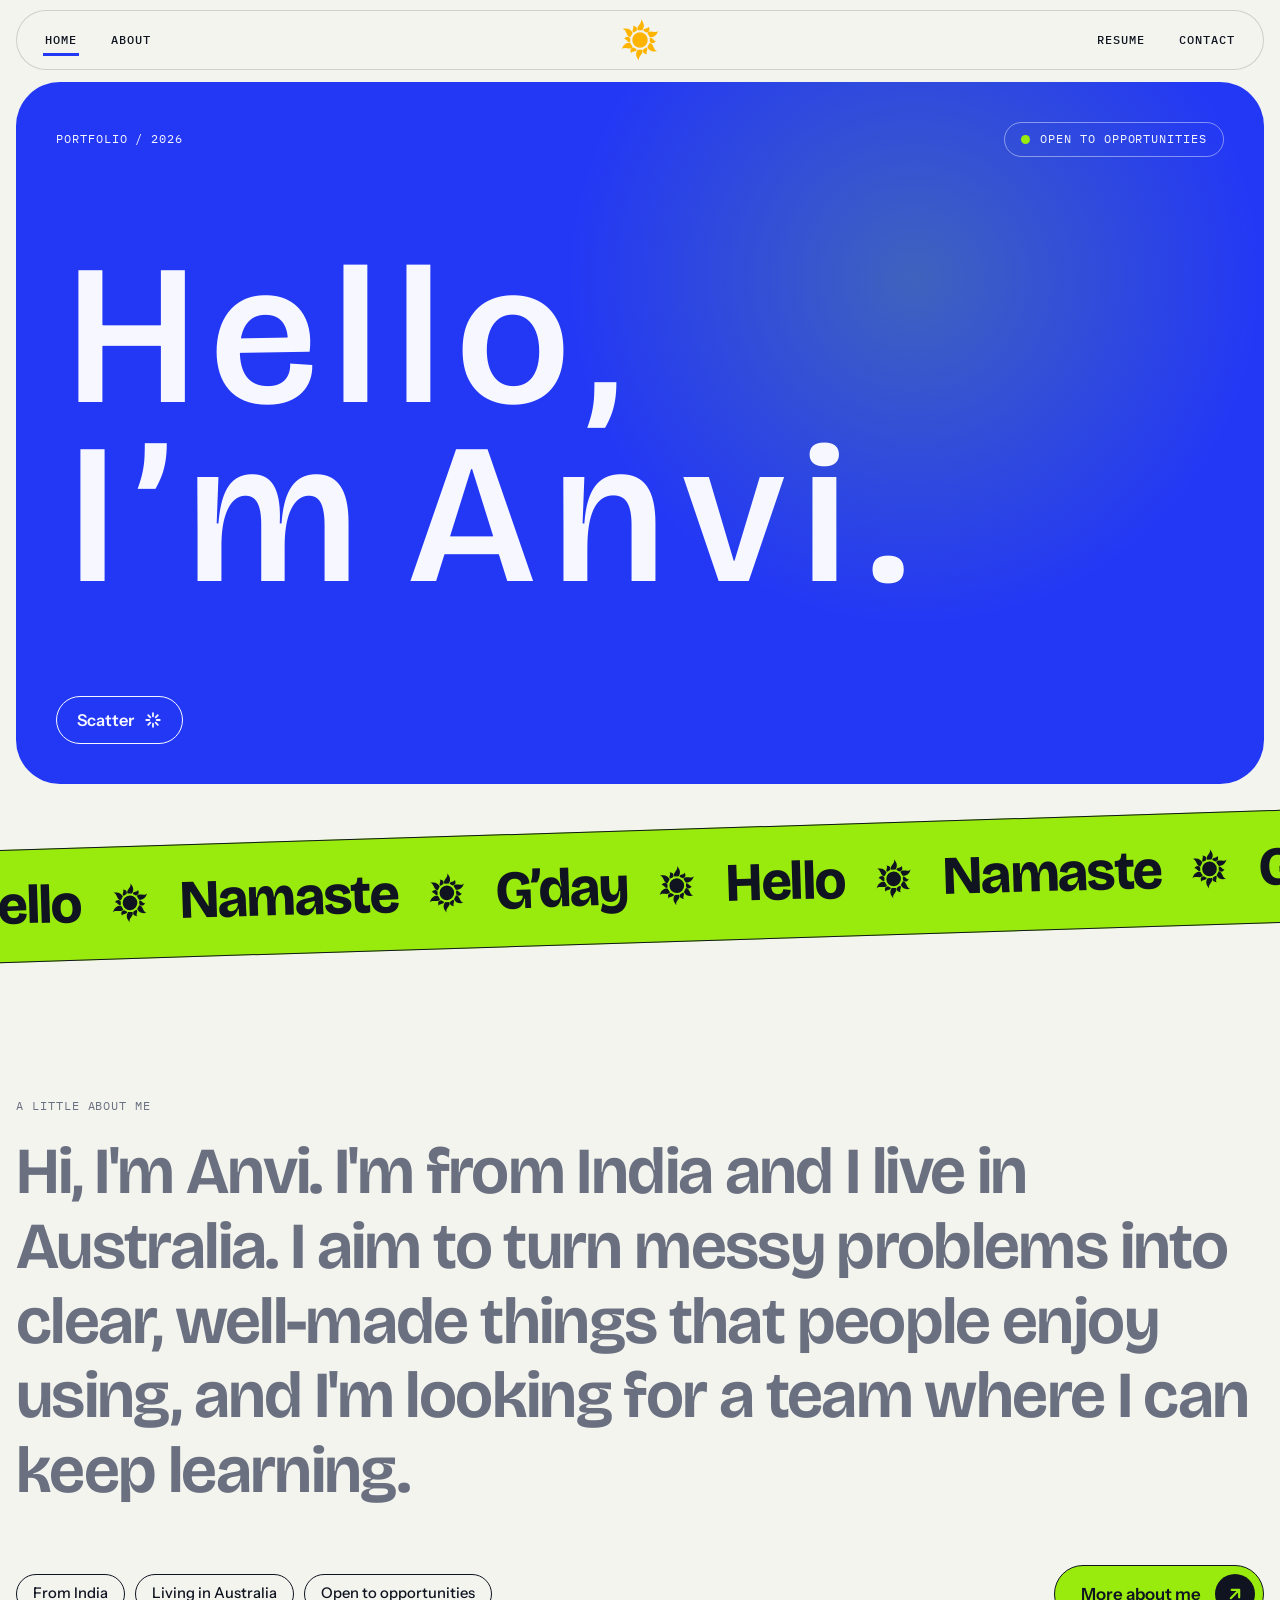
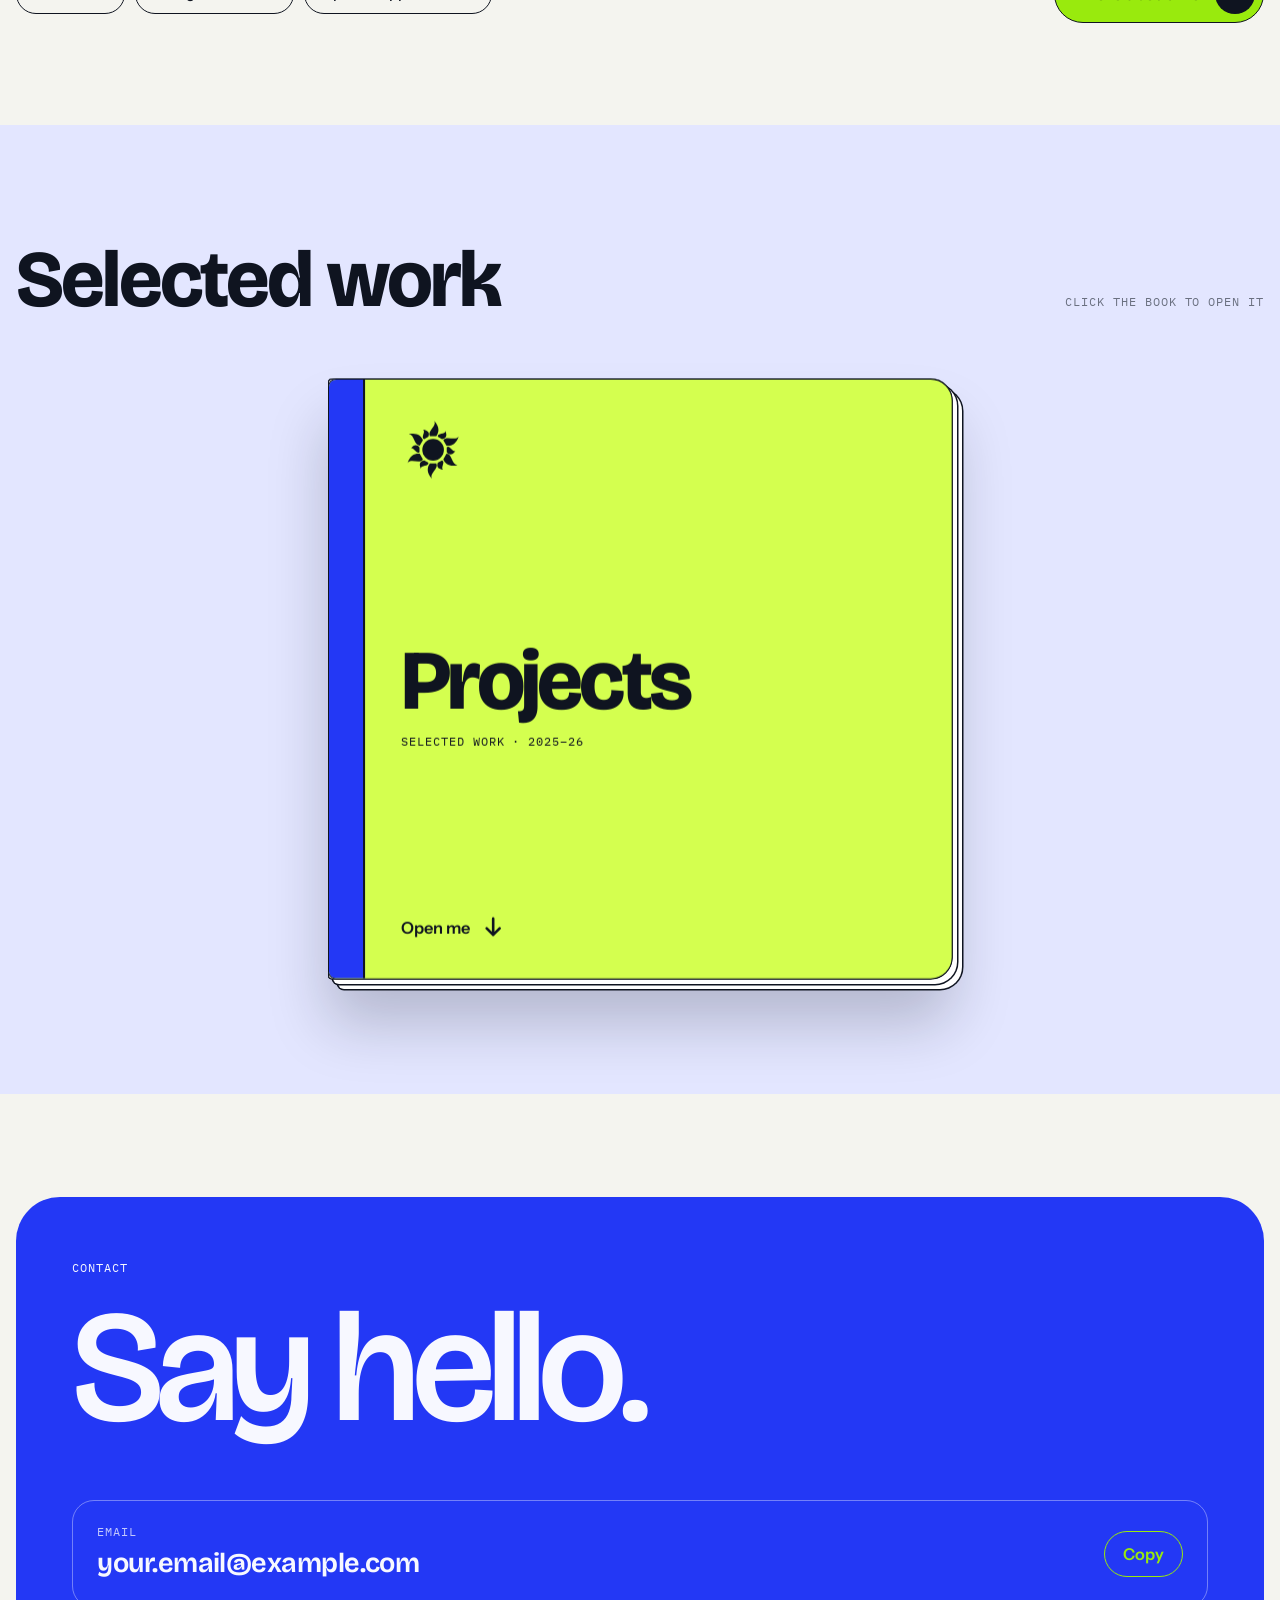
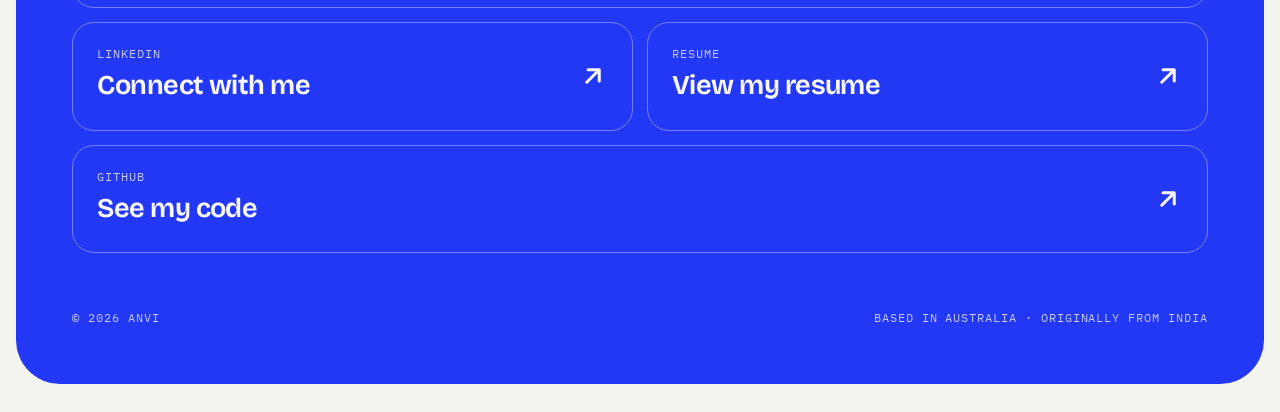
==== index.html @ dadeef1a "starting the portfolio coding" ====
<!doctype html>
<html lang="en">
<head>
<meta charset="utf-8">
<meta name="viewport" content="width=device-width, initial-scale=1">
<title>Anvi's Portfolio</title>
<meta name="description" content="Anvi's portfolio: selected projects, about me and how to get in touch.">
<meta name="theme-color" content="#2338F5">
<meta property="og:title" content="Anvi's Portfolio">
<meta property="og:description" content="Selected projects, about me and how to get in touch.">
<meta property="og:type" content="website">
<link rel="icon" href="data:image/svg+xml,%3Csvg xmlns='http://www.w3.org/2000/svg' viewBox='-80 -80 160 160' fill='%23FFB400'%3E%3Cpath d='M-8,-34 C-15,-47.3 10,-58.7 3,-72 C17,-56.8 15,-43.5 8,-34 Z' transform='rotate(0)'/%3E%3Cpath d='M-6,-34 C-13,-41.7 8,-48.3 3,-56 C15,-47.2 13,-39.5 6,-34 Z' transform='rotate(30)'/%3E%3Cpath d='M-8,-34 C-15,-47.3 10,-58.7 3,-72 C17,-56.8 15,-43.5 8,-34 Z' transform='rotate(60)'/%3E%3Cpath d='M-6,-34 C-13,-41.7 8,-48.3 3,-56 C15,-47.2 13,-39.5 6,-34 Z' transform='rotate(90)'/%3E%3Cpath d='M-8,-34 C-15,-47.3 10,-58.7 3,-72 C17,-56.8 15,-43.5 8,-34 Z' transform='rotate(120)'/%3E%3Cpath d='M-6,-34 C-13,-41.7 8,-48.3 3,-56 C15,-47.2 13,-39.5 6,-34 Z' transform='rotate(150)'/%3E%3Cpath d='M-8,-34 C-15,-47.3 10,-58.7 3,-72 C17,-56.8 15,-43.5 8,-34 Z' transform='rotate(180)'/%3E%3Cpath d='M-6,-34 C-13,-41.7 8,-48.3 3,-56 C15,-47.2 13,-39.5 6,-34 Z' transform='rotate(210)'/%3E%3Cpath d='M-8,-34 C-15,-47.3 10,-58.7 3,-72 C17,-56.8 15,-43.5 8,-34 Z' transform='rotate(240)'/%3E%3Cpath d='M-6,-34 C-13,-41.7 8,-48.3 3,-56 C15,-47.2 13,-39.5 6,-34 Z' transform='rotate(270)'/%3E%3Cpath d='M-8,-34 C-15,-47.3 10,-58.7 3,-72 C17,-56.8 15,-43.5 8,-34 Z' transform='rotate(300)'/%3E%3Cpath d='M-6,-34 C-13,-41.7 8,-48.3 3,-56 C15,-47.2 13,-39.5 6,-34 Z' transform='rotate(330)'/%3E%3Ccircle r='27'/%3E%3C/svg%3E">
<link rel="preconnect" href="https://fonts.googleapis.com">
<link rel="preconnect" href="https://fonts.gstatic.com" crossorigin>
<link rel="stylesheet" href="https://fonts.googleapis.com/css2?family=Bricolage+Grotesque:opsz,wdth,wght@12..96,75..100,200..800&family=Instrument+Sans:wght@400;500;600&family=IBM+Plex+Mono:wght@400;500&display=swap">
<link rel="stylesheet" href="style.css">
</head>
<body>

<header class="nav">
  <div class="wrap">
    <div class="bar">
      <nav class="nav-links" aria-label="Primary">
        <a class="nl" href="#home" data-nav="home">Home</a>
        <a class="nl" href="#about-me" data-nav="about-me">About</a>
      </nav>
      <button class="sun-btn" id="theme" type="button" aria-label="Switch between light and dark mode" title="Switch light / dark"></button>
      <nav class="nav-links r" aria-label="Secondary">
        <a class="nl" data-link="resume" href="#contact">Resume</a>
        <a class="nl" href="#contact" data-nav="contact">Contact</a>
      </nav>
    </div>
  </div>
</header>

<main>
<!-- HOME VIEW -->
<div id="view-home">
  <section id="home" class="hero" aria-label="Introduction">
    <div class="wrap">
      <div class="panel" id="heroPanel">
        <div class="top mono"><span>Portfolio / 2026</span><span class="pill"><i></i>Open to opportunities</span></div>
        <h1 class="name" id="name" aria-label="Hello, I'm Anvi.">
          <span class="line" id="l1" aria-hidden="true"></span>
          <span class="line" id="l2" aria-hidden="true"></span>
        </h1>
        <div class="tools" id="tools">
          <button class="btn-ghost" id="scatter" type="button">Scatter
            <svg viewBox="0 0 24 24" fill="none" stroke="currentColor" stroke-width="2.4" stroke-linecap="round" stroke-linejoin="round" aria-hidden="true"><path d="M12 3v4M12 17v4M3 12h4M17 12h4M5.6 5.6l2.8 2.8M15.6 15.6l2.8 2.8M18.4 5.6l-2.8 2.8M8.4 15.6l-2.8 2.8"/></svg>
          </button>
        </div>
      </div>
    </div>
  </section>

  <div class="band" aria-hidden="true"><div class="tilt"><div class="track" id="track"></div></div></div>

  <section class="about" id="about-peek" aria-labelledby="about-h">
    <div class="wrap">
      <span class="mono" style="color:var(--dim)" id="about-h">A little about me</span>
      <p class="statement" id="statement" style="margin-top:18px">Hi, I'm Anvi. I'm from *India* and I live in *Australia*. I aim to turn messy problems into clear, well-made things that people enjoy using, and I'm looking for a team where I can keep learning.</p>
      <div class="about-foot">
        <div class="chips"><span class="chip">From India</span><span class="chip">Living in Australia</span><span class="chip">Open to opportunities</span></div>
        <a class="btn" href="#about-me">More about me
          <span class="dot"><svg viewBox="0 0 24 24" fill="none" stroke="currentColor" stroke-width="2.6" stroke-linecap="round" stroke-linejoin="round" aria-hidden="true"><path d="M7 17 17 7M8 7h9v9"/></svg></span>
        </a>
      </div>
    </div>
  </section>

  <section class="projects" id="projects" aria-labelledby="proj-h">
    <div class="wrap">
      <div class="proj-head">
        <h2 class="h2" id="proj-h">Selected work</h2>
        <span class="mono" style="color:var(--dim)" id="bookHint">Click the book to open it</span>
      </div>
      <div class="book" id="book">
        <div class="rig" id="rig">
          <div class="board l" aria-hidden="true"></div>
          <div class="board r" aria-hidden="true"></div>
        </div>
      </div>
    </div>
  </section>

  <section class="contact" id="contact" aria-labelledby="contact-h">
    <div class="wrap">
      <div class="panel" id="contactPanel">
        <span class="mono">Contact</span>
        <h2 id="contact-h" aria-label="Say hello."><span id="chead" aria-hidden="true"></span></h2>
        <div class="links">
          <div class="lk wide"><span><span class="k mono">Email</span><span class="v" id="emailText"></span></span><button class="copy" id="copy" type="button">Copy</button></div>
          <a class="lk" data-link="linkedin" href="#"><span><span class="k mono">LinkedIn</span><span class="v">Connect with me</span></span>
            <svg viewBox="0 0 24 24" fill="none" stroke="currentColor" stroke-width="2.4" stroke-linecap="round" stroke-linejoin="round" aria-hidden="true"><path d="M7 17 17 7M8 7h9v9"/></svg></a>
          <a class="lk" data-link="resume" href="#"><span><span class="k mono">Resume</span><span class="v">View my resume</span></span>
            <svg viewBox="0 0 24 24" fill="none" stroke="currentColor" stroke-width="2.4" stroke-linecap="round" stroke-linejoin="round" aria-hidden="true"><path d="M7 17 17 7M8 7h9v9"/></svg></a>
          <a class="lk wide" data-link="github" href="#"><span><span class="k mono">GitHub</span><span class="v">See my code</span></span>
            <svg viewBox="0 0 24 24" fill="none" stroke="currentColor" stroke-width="2.4" stroke-linecap="round" stroke-linejoin="round" aria-hidden="true"><path d="M7 17 17 7M8 7h9v9"/></svg></a>
        </div>
        <div class="foot mono"><span>© 2026 Anvi</span><span>Based in Australia · Originally from India</span></div>
      </div>
    </div>
  </section>
</div>

<!-- ABOUT VIEW -->
<div id="view-about" hidden>
  <section class="about-page" aria-labelledby="ap-h">
    <div class="wrap">
      <div class="ap-top">
        <div class="photo" aria-label="Photo placeholder">
          <div><div id="photoSun"></div><span class="mono">Your photo goes here</span></div>
        </div>
        <div>
          <span class="mono" style="color:var(--dim)">About me</span>
          <h1 id="ap-h">Hello, I'm <span>Anvi.</span></h1>
          <div class="ap-text">
            <p>I'm from India and I now live in Australia. Growing up in one country and building a life in another taught me to listen first, adapt quickly and explain things clearly to people who see the world differently from me.</p>
            <p>I aim to turn messy, unclear problems into simple, well-made things that people enjoy using. I like to understand the people behind a problem before I start solving it, then test my ideas early and often.</p>
            <p>Right now I'm looking for a team that cares about its craft, where I can keep learning and contribute from my first week.</p>
          </div>
          <dl class="facts">
            <div><dt class="mono">From</dt><dd>India</dd></div>
            <div><dt class="mono">Based in</dt><dd>Australia</dd></div>
            <div><dt class="mono">Looking for</dt><dd>Graduate and junior roles, internships</dd></div>
            <div><dt class="mono">Status</dt><dd>Open to opportunities</dd></div>
          </dl>
        </div>
      </div>
      <div class="vals">
        <div class="val"><h3>Curious</h3><p>I ask the second question, then go and find the answer myself.</p></div>
        <div class="val"><h3>Clear</h3><p>I write and present so that anyone on the team can follow the thinking.</p></div>
        <div class="val"><h3>Finisher</h3><p>I take work from rough idea to something real that people can use.</p></div>
      </div>
      <div class="ap-actions">
        <a class="btn" href="#projects">See my projects
          <span class="dot"><svg viewBox="0 0 24 24" fill="none" stroke="currentColor" stroke-width="2.6" stroke-linecap="round" stroke-linejoin="round" aria-hidden="true"><path d="M7 17 17 7M8 7h9v9"/></svg></span></a>
        <a class="btn ghost" href="#home">Back to home</a>
      </div>
    </div>
  </section>
</div>
</main>

<script src="script.js"></script>
</body>
</html>
---- style.css ----
/* Reset (a normal web page needs these) */
html{color-scheme:light}
body{margin:0}
img{max-width:100%}
[hidden]{display:none!important}

/* Layout concept: a floating pill nav, a big blue panel whose letters are physical (drag, throw, poke them),
   a tilted lime ticker, a scroll-lit statement, a lime book that opens to project spreads, and a blue contact panel. */
:root{
  --bg:#F4F4EF; --surface:#FFFFFF; --paper:#FFFFFF; --tint:#E3E6FF;
  --ink:#0F1420; --fg:#0F1420; --muted:#4F5565; --dim:#6A7080; --line:rgba(15,20,32,.16);
  --blue:#2338F5; --hero:#2338F5; --on-hero:#F7F8FF;
  --lime:#99ea0d; --on-lime:#0F1420; --coral:#FF6B4A; --sun:#FFB400; --cover:#D4FF4F;
  --shadow:rgba(15,20,32,.22);
  --display:"Bricolage Grotesque","Helvetica Neue",Arial,sans-serif;
  --body:"Instrument Sans","Helvetica Neue",Arial,sans-serif;
  --mono:"IBM Plex Mono",ui-monospace,Menlo,monospace;
}
@media (prefers-color-scheme: dark){
  :root:not([data-theme="light"]){
    --bg:#0A0C14; --surface:#141827; --paper:#161B30; --tint:#10162E;
    --ink:#F2F3FA; --fg:#F2F3FA; --muted:#A8AEC4; --dim:#8D93A9; --line:rgba(242,243,250,.18);
    --blue:#8D9AFF; --hero:#1B2BD6; --coral:#FF8466; --sun:#FFC531; --shadow:rgba(0,0,0,.6);
    color-scheme:dark;
  }
}
:root[data-theme="dark"]{
  --bg:#0A0C14; --surface:#141827; --paper:#161B30; --tint:#10162E;
  --ink:#F2F3FA; --fg:#F2F3FA; --muted:#A8AEC4; --dim:#8D93A9; --line:rgba(242,243,250,.18);
  --blue:#8D9AFF; --hero:#1B2BD6; --coral:#FF8466; --sun:#FFC531; --shadow:rgba(0,0,0,.6);
  color-scheme:dark;
}

*{box-sizing:border-box}
html{scroll-behavior:smooth}
body{background:var(--bg);color:var(--fg);font-family:var(--body);font-size:1.02rem;line-height:1.6;overflow-x:hidden}
body::before{content:"";position:fixed;inset:0 0 auto;height:env(safe-area-inset-top,0px);z-index:40;background:var(--bg)}
h1,h2,h3,p{margin:0}
a{color:inherit}
button{font:inherit;color:inherit}
:focus-visible{outline:3px solid var(--blue);outline-offset:3px;border-radius:8px}
.panel :focus-visible{outline-color:var(--lime)}
.wrap{width:100%;max-width:1280px;margin-inline:auto;padding-left:max(16px,env(safe-area-inset-left,0px));padding-right:max(16px,env(safe-area-inset-right,0px))}
.mono{font-family:var(--mono);font-size:.74rem;letter-spacing:.08em;text-transform:uppercase}
section{scroll-margin-top:90px}
.h2{font-family:var(--display);font-weight:750;font-size:clamp(2.4rem,6.4vw,5rem);line-height:.98;letter-spacing:-.035em;text-wrap:balance}

/* Nav */
.nav{position:sticky;top:env(safe-area-inset-top,0px);z-index:30;padding-top:10px}
.bar{display:grid;grid-template-columns:1fr auto 1fr;align-items:center;gap:8px;min-height:60px;padding:4px clamp(14px,3vw,26px);border-radius:999px;background:color-mix(in srgb,var(--bg) 86%,transparent);backdrop-filter:blur(12px);-webkit-backdrop-filter:blur(12px);border:1.5px solid var(--line)}
.nav-links{display:flex;gap:clamp(10px,3vw,30px);align-items:center}
.nav-links.r{justify-content:flex-end}
.nl{text-decoration:none;font-family:var(--mono);font-size:.76rem;font-weight:500;letter-spacing:.08em;text-transform:uppercase;padding:8px 2px;position:relative}
.nl::after{content:"";position:absolute;left:0;right:0;bottom:2px;height:2.5px;background:var(--blue);transform:scaleX(0);transform-origin:left;transition:transform .25s}
.nl:hover::after,.nl[aria-current="page"]::after{transform:scaleX(1)}
.sun-btn{width:48px;height:48px;border:0;background:none;cursor:pointer;padding:0;border-radius:50%;display:grid;place-items:center}
.sun-btn svg{width:46px;height:46px;transition:transform .5s cubic-bezier(.3,1.6,.5,1)}
.sun-btn:hover svg{transform:scale(1.18) rotate(30deg)}

/* Panels */
.panel{position:relative;background:var(--hero);color:var(--on-hero);border-radius:clamp(22px,4vw,44px);overflow:clip}

/* Hero */
.hero{padding-top:12px}
.hero .panel{padding:clamp(18px,3.2vw,40px);background-image:radial-gradient(560px circle at var(--mx,72%) var(--my,28%),color-mix(in srgb,var(--lime) 24%,transparent),transparent 62%)}
.top{display:flex;justify-content:space-between;align-items:center;gap:10px 16px;flex-wrap:wrap}
.pill{display:inline-flex;align-items:center;gap:10px;padding:7px 16px;border:1.5px solid color-mix(in srgb,var(--on-hero) 45%,transparent);border-radius:999px}
.pill i{width:9px;height:9px;border-radius:50%;background:var(--lime);animation:ping 2s infinite}
.name{margin:clamp(34px,7vw,100px) 0;font-family:var(--display);font-weight:700;font-size:clamp(3.4rem,15.6vw,13.4rem);line-height:.9;letter-spacing:-.045em;user-select:none;-webkit-user-select:none}
.line{display:block;white-space:nowrap}
.wd{display:inline-block;white-space:nowrap}
.ch{display:inline-block;text-align:center;position:relative;touch-action:pan-y;cursor:grab;will-change:transform}
.ch.drag{cursor:grabbing;z-index:5}
.ci{display:inline-block;font-variation-settings:"wght" 560;animation:rise .9s cubic-bezier(.2,1.4,.4,1) backwards calc(var(--i,0)*55ms)}
.tools{display:flex;justify-content:space-between;align-items:center;gap:12px;flex-wrap:wrap}
.btn-ghost{display:inline-flex;align-items:center;gap:10px;padding:10px 20px;border-radius:999px;border:1.5px solid var(--on-hero);background:transparent;color:var(--on-hero);cursor:pointer;font-weight:600;transition:background .2s,color .2s,transform .2s}
.btn-ghost:hover{background:var(--lime);color:var(--on-lime);border-color:var(--lime)}
.btn-ghost svg{width:18px;height:18px}

/* Ticker */
.band{overflow:clip;padding-block:clamp(26px,4vw,46px)}
.tilt{background:var(--lime);color:var(--on-lime);transform:rotate(-1.8deg);margin-inline:-3%;padding:12px 0;border-block:1.5px solid var(--on-lime)}
.track{display:flex;width:max-content;animation:marq 32s linear infinite}
.tilt:hover .track{animation-play-state:paused}
.track span{display:inline-flex;align-items:center;gap:.5em;font-family:var(--display);font-weight:760;font-size:clamp(1.7rem,4.6vw,3.4rem);letter-spacing:-.03em;white-space:nowrap;padding-right:.5em}
.track svg{width:.8em;height:.8em;flex:none}

/* About preview */
.about{padding-block:clamp(50px,8vw,120px)}
.statement{font-family:var(--display);font-weight:650;font-size:clamp(1.9rem,5.2vw,4.1rem);line-height:1.14;letter-spacing:-.025em;max-width:21em;text-wrap:pretty}
.statement .w{color:var(--dim);transition:color .35s,background-color .35s}
.statement .w.on{color:var(--fg)}
.statement .w.em.on{background:var(--lime);color:var(--on-lime);border-radius:.18em;padding-inline:.12em;margin-inline:-.04em}
.about-foot{margin-top:clamp(30px,5vw,56px);display:flex;flex-wrap:wrap;gap:18px 28px;align-items:center;justify-content:space-between}
.chips{display:flex;flex-wrap:wrap;gap:10px}
.chip{padding:7px 16px;border:1.5px solid var(--ink);border-radius:999px;font-weight:500;font-size:.92rem}
.btn{display:inline-flex;align-items:center;gap:14px;padding:8px 8px 8px 26px;border-radius:999px;background:var(--lime);color:var(--on-lime);font-weight:600;font-size:1.05rem;text-decoration:none;border:1.5px solid var(--ink);cursor:pointer;transition:filter .2s}
.btn:hover{filter:brightness(.93)}
.btn:active{filter:brightness(.85)}
.btn .dot{width:40px;height:40px;border-radius:50%;background:var(--on-lime);color:var(--lime);display:grid;place-items:center}
.btn .dot svg{width:20px;height:20px;transition:transform .3s}
.btn:hover .dot svg{transform:rotate(45deg)}
.btn.ghost{background:transparent;color:var(--fg);padding:14px 26px}
.btn.sm{padding:6px 6px 6px 20px;font-size:.95rem;gap:10px}
.btn.sm .dot{width:34px;height:34px}
.btn.sm.prev{padding:6px 20px 6px 6px;background:var(--paper);color:var(--fg)}
.btn.sm.prev .dot{background:var(--lime);color:var(--on-lime)}
.btn.sm:hover .dot svg{transform:translateX(3px)}
.btn.sm.prev:hover .dot svg{transform:translateX(-3px)}
.btn[disabled]{opacity:.35;pointer-events:none}

/* Projects book */
.projects{padding-block:clamp(56px,9vw,130px);background:var(--tint)}
.proj-head{display:flex;flex-wrap:wrap;gap:8px 24px;align-items:baseline;justify-content:space-between;margin-bottom:clamp(30px,5vw,60px)}
.book{position:relative;width:100%;height:660px;perspective:2800px;transition:transform .9s cubic-bezier(.6,.05,.2,1)}
@media (min-width:820px){.book:not(.open){transform:translateX(-25%)}}
.rig{position:absolute;inset:0;transform-style:preserve-3d;transition:transform .25s ease-out}
.board{position:absolute;top:0;bottom:0;width:50%;background:var(--paper);border:1.5px solid var(--ink)}
.board.r{right:0;border-radius:6px 22px 22px 6px;box-shadow:5px 5px 0 0 var(--paper),5px 5px 0 1.5px var(--ink),10px 10px 0 0 var(--paper),10px 10px 0 1.5px var(--ink),0 44px 60px var(--shadow)}
.board.l{left:0;border-radius:22px 6px 6px 22px;box-shadow:-5px 5px 0 0 var(--paper),-5px 5px 0 1.5px var(--ink),-10px 10px 0 0 var(--paper),-10px 10px 0 1.5px var(--ink),0 44px 60px var(--shadow);opacity:0;transition:opacity .4s .55s}
.book.open .board.l{opacity:1}
.book::after{content:"";position:absolute;top:0;bottom:0;left:50%;width:70px;transform:translateX(-50%);pointer-events:none;z-index:400;background:linear-gradient(90deg,transparent,var(--shadow),transparent);opacity:0;transition:opacity .5s .6s}
.book.open::after{opacity:.4}

.leaf{--z:0px;position:absolute;top:0;right:0;width:50%;height:100%;transform-origin:left center;transform-style:preserve-3d;
  transform:translateZ(var(--z)) rotateY(0deg);transition:transform 1.15s cubic-bezier(.55,.05,.25,1)}
.leaf.flipped{transform:translateZ(var(--z)) rotateY(-180deg)}
.face{position:absolute;inset:0;margin:0;backface-visibility:hidden;-webkit-backface-visibility:hidden;background:var(--paper);color:var(--fg);border:1.5px solid var(--ink);border-radius:4px 22px 22px 4px;overflow:hidden;text-align:left}
.face.back{transform:rotateY(180deg)}
.face::after{content:"";position:absolute;inset:0;pointer-events:none;opacity:0;background:linear-gradient(90deg,rgba(0,0,0,.42),transparent 58%)}
.face.back::after{background:linear-gradient(270deg,rgba(0,0,0,.42),transparent 58%)}
.leaf.turning .face::after{animation:shade 1.15s ease-in-out}
@keyframes shade{50%{opacity:1}}

.cover{font:inherit;padding:0;cursor:pointer;background:var(--cover);color:var(--on-lime);border-radius:8px 22px 22px 8px}
.cover::before{content:"";position:absolute;left:0;top:0;bottom:0;width:34px;background:var(--blue);border-right:2px solid var(--on-lime)}
.cover::after{display:none}
.cover:hover .open-me svg{animation-duration:.8s}
.cover-in{position:absolute;inset:0 0 0 34px;padding:clamp(20px,3.2vw,38px);display:flex;flex-direction:column;justify-content:space-between;align-items:flex-start}
.cover-sun{width:clamp(46px,6vw,64px)}
.cover-sun svg{width:100%;height:auto;display:block}
.cover h3{font-family:var(--display);font-weight:780;font-size:clamp(2.8rem,6.6vw,5.6rem);line-height:.9;letter-spacing:-.045em;margin:0}
.cover .sub{margin-top:14px}
.cover .open-me{display:flex;align-items:center;gap:10px;font-weight:600}
.cover .open-me svg{width:26px;height:26px;animation:nudge 1.6s ease-in-out infinite}

.pane{position:absolute;inset:0;padding:clamp(20px,3vw,40px);display:flex;flex-direction:column;gap:16px;overflow:auto}
.pane>*{flex:none}
.pane.center{justify-content:center}
.art{aspect-ratio:1/1;width:100%;max-width:100%;border-radius:14px;overflow:hidden;background:var(--tint)}
.art svg{width:100%;height:100%;display:block}
.art.mob{display:none}
.dim{color:var(--dim)}
.eyebrow{display:flex;justify-content:space-between;align-items:center;gap:10px;color:var(--dim)}
.tagc{padding:3px 12px;border-radius:999px;background:var(--lime);color:var(--on-lime)}
.pane h3{font-family:var(--display);font-weight:760;font-size:clamp(2rem,3.8vw,3.1rem);line-height:1;letter-spacing:-.035em;text-wrap:balance}
.pane .sum{font-size:1.05rem;max-width:46ch}
.meta{display:grid;grid-template-columns:repeat(3,auto);gap:6px 24px;justify-content:start;margin:0;padding:14px 0;border-block:1.5px solid var(--line)}
.meta dt{color:var(--dim)}
.meta dd{margin:3px 0 0;font-weight:500;font-size:.94rem}
.meta div{min-width:0}
.pts{list-style:none;margin:0;padding:0;display:grid;gap:12px}
.pts li{display:grid;grid-template-columns:92px 1fr;gap:12px;font-size:.96rem}
.pts b{font-family:var(--mono);font-weight:500;font-size:.72rem;letter-spacing:.08em;text-transform:uppercase;color:var(--blue);padding-top:4px}
.pager{margin-top:auto;display:flex;align-items:center;justify-content:space-between;gap:12px;flex-wrap:wrap;padding-top:10px}
.dots{display:flex;gap:8px}
.dots button{width:12px;height:12px;border-radius:50%;border:1.5px solid var(--ink);background:transparent;padding:0;cursor:pointer}
.dots button[aria-current="true"]{background:var(--blue);border-color:var(--blue)}
.pg-btns{display:flex;gap:10px;align-items:center;margin-left:auto}
@media (max-width:819px){
  .board.r{width:100%}
  .board.l,.book::after{display:none}
  .leaf{width:100%}
  .face.back{display:none}
  .art.mob{display:block}
  .pts li{grid-template-columns:1fr;gap:2px}
  .meta{grid-template-columns:repeat(2,auto)}
}

/* Contact */
.contact{padding-block:clamp(56px,8vw,110px) clamp(16px,3vw,28px)}
.contact .panel{padding:clamp(24px,4.4vw,64px)}
.contact h2{font-family:var(--display);font-weight:700;font-size:clamp(3rem,12.4vw,10.4rem);line-height:.9;letter-spacing:-.045em;margin:18px 0 clamp(28px,5vw,60px)}
.contact .ci{animation:none;transition:font-variation-settings .2s,color .2s}
.links{display:grid;grid-template-columns:repeat(2,minmax(0,1fr));gap:14px}
.lk{display:flex;align-items:center;justify-content:space-between;gap:14px;padding:22px 24px;border:1.5px solid color-mix(in srgb,var(--on-hero) 38%,transparent);border-radius:22px;text-decoration:none;min-width:0;transition:background .2s,color .2s,transform .2s,border-color .2s}
a.lk:hover{background:var(--lime);color:var(--on-lime);border-color:var(--lime)}
.lk .k{display:block;opacity:.75}
.lk .v{display:block;font-family:var(--display);font-weight:650;font-size:clamp(1.15rem,2.4vw,1.7rem);letter-spacing:-.02em;overflow-wrap:anywhere}
.lk svg{width:30px;height:30px;flex:none;transition:transform .3s}
a.lk:hover svg{transform:rotate(45deg)}
.lk.wide{grid-column:1/-1}
.copy{flex:none;border:1.5px solid var(--lime);background:transparent;color:var(--lime);padding:9px 18px;border-radius:999px;font-weight:600;cursor:pointer}
.copy:hover{background:var(--lime);color:var(--on-lime)}
.foot{margin-top:clamp(30px,5vw,56px);display:flex;flex-wrap:wrap;justify-content:space-between;gap:8px 20px;opacity:.75}
@media (max-width:640px){.links{grid-template-columns:minmax(0,1fr)}}

/* About page view */
.about-page{padding-block:clamp(36px,6vw,80px) clamp(60px,9vw,120px)}
.ap-top{display:grid;grid-template-columns:minmax(0,.8fr) minmax(0,1.2fr);gap:clamp(24px,5vw,72px);align-items:start}
.photo{aspect-ratio:4/5;border-radius:28px;background:var(--hero);background-image:radial-gradient(70% 55% at 50% 35%,color-mix(in srgb,var(--lime) 30%,transparent),transparent 70%);display:grid;place-items:center;color:var(--on-hero);text-align:center;padding:24px;position:relative;overflow:clip}
.photo svg{width:46%;height:auto;margin:0 auto 14px;display:block}
.ap-top h1{font-family:var(--display);font-weight:760;font-size:clamp(2.8rem,8vw,6.6rem);line-height:.92;letter-spacing:-.045em;margin:14px 0 clamp(20px,3vw,34px)}
.ap-top h1 span{color:var(--blue)}
.ap-text{display:grid;gap:18px;font-size:1.15rem;max-width:60ch}
.facts{margin:clamp(24px,4vw,40px) 0 0;display:grid;border-top:1.5px solid var(--ink)}
.facts div{display:grid;grid-template-columns:130px 1fr;gap:12px;padding:14px 2px;border-bottom:1.5px solid var(--line)}
.facts dt{color:var(--dim);padding-top:3px}
.facts dd{margin:0;font-weight:500}
.vals{display:grid;grid-template-columns:repeat(3,minmax(0,1fr));gap:16px;margin-top:clamp(36px,6vw,80px)}
.val{padding:26px;border-radius:24px;background:var(--surface);border:1.5px solid var(--line);transition:transform .25s,background .25s}
.val:hover{transform:translateY(-6px) rotate(-1deg);background:var(--lime);color:var(--on-lime)}
.val h3{font-family:var(--display);font-weight:740;font-size:1.7rem;letter-spacing:-.03em;margin-bottom:6px}
.val p{opacity:.8;font-size:.97rem}
.ap-actions{display:flex;flex-wrap:wrap;gap:14px;margin-top:clamp(30px,5vw,56px)}
@media (max-width:820px){.ap-top{grid-template-columns:minmax(0,1fr)}.photo{aspect-ratio:16/11}.vals{grid-template-columns:minmax(0,1fr)}}

@keyframes rise{from{opacity:0;transform:translateY(70%) rotate(8deg)}}
@keyframes marq{to{transform:translateX(-50%)}}
@keyframes nudge{50%{transform:translateY(6px)}}
@keyframes ping{70%{box-shadow:0 0 0 9px rgba(212,255,79,0)}0%{box-shadow:0 0 0 0 rgba(212,255,79,.7)}100%{box-shadow:0 0 0 0 rgba(212,255,79,0)}}
@media (prefers-reduced-motion: reduce){
  *,*::before,*::after{animation:none!important;transition:none!important;scroll-behavior:auto!important}
}

/* Optional real images and links */
.art img{width:100%;height:100%;object-fit:cover;display:block}
.photo img{position:absolute;inset:0;width:100%;height:100%;object-fit:cover}
.more{align-self:flex-start;font-weight:600;text-decoration:underline;text-underline-offset:4px;text-decoration-thickness:2px}
.more:hover{color:var(--blue)}
.lk .v a{text-decoration:none}
.lk .v a:hover{text-decoration:underline}
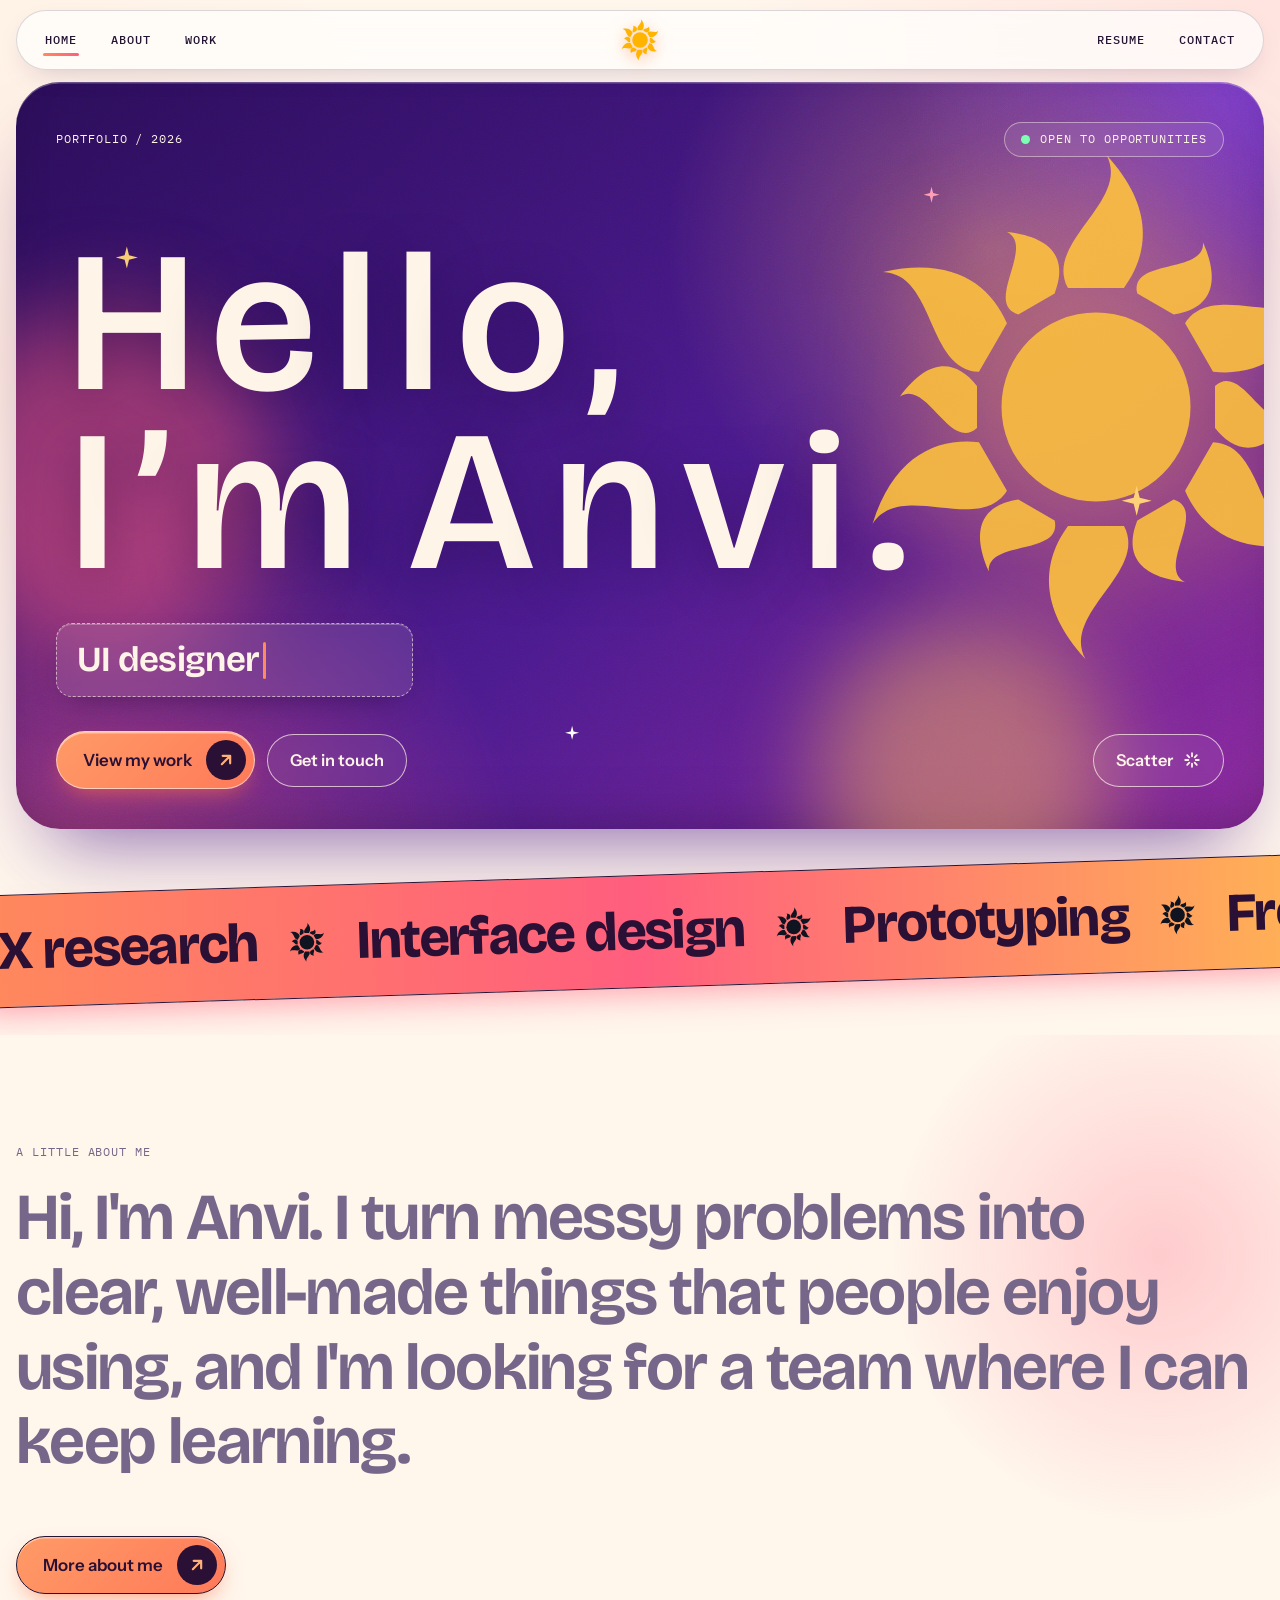
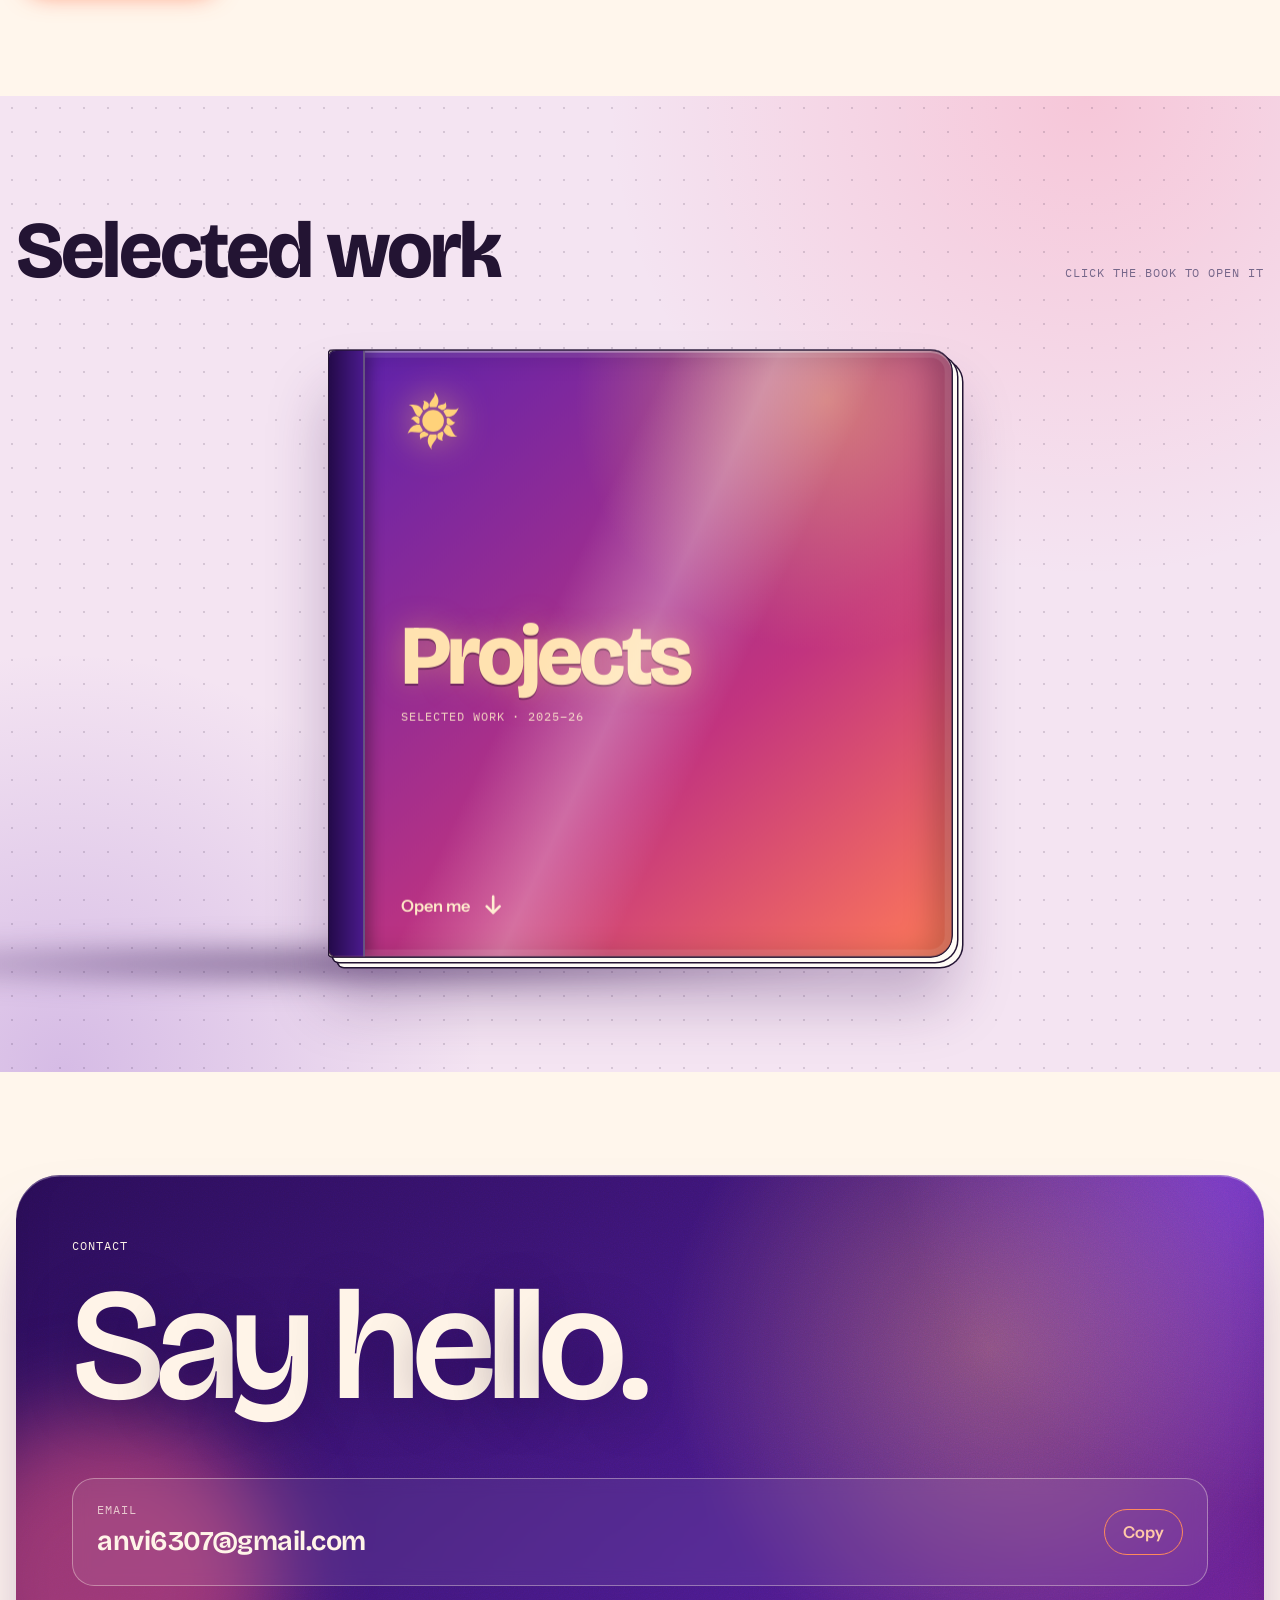
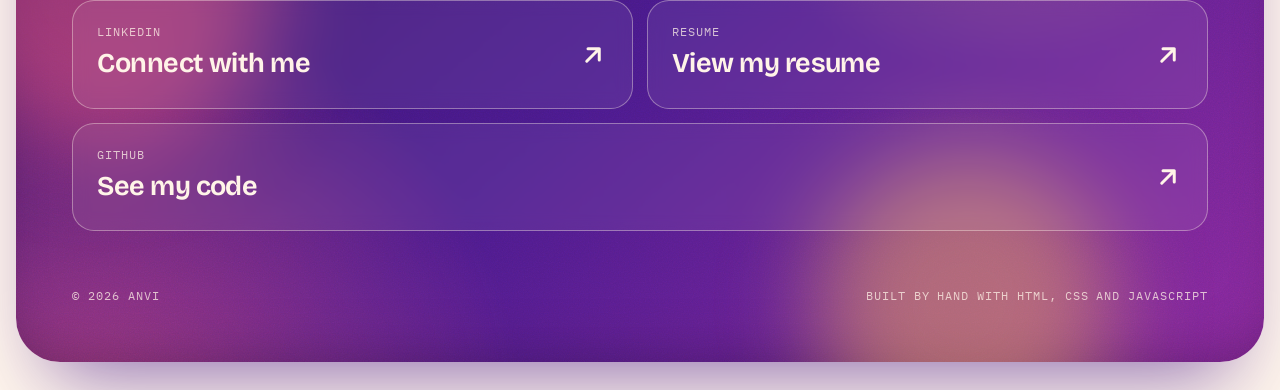
==== commit e2e65283: "commit" ====
--- a/index.html
+++ b/index.html
@@ -2,10 +2,10 @@
 <html lang="en">
 <head>
 <meta charset="utf-8">
-<meta name="viewport" content="width=device-width, initial-scale=1">
+<meta name="viewport" content="width=device-width, initial-scale=1, viewport-fit=cover">
 <title>Anvi's Portfolio</title>
 <meta name="description" content="Anvi's portfolio: selected projects, about me and how to get in touch.">
-<meta name="theme-color" content="#2338F5">
+<meta name="theme-color" content="#2a0d57">
 <meta property="og:title" content="Anvi's Portfolio">
 <meta property="og:description" content="Selected projects, about me and how to get in touch.">
 <meta property="og:type" content="website">
@@ -23,6 +23,7 @@
       <nav class="nav-links" aria-label="Primary">
         <a class="nl" href="#home" data-nav="home">Home</a>
         <a class="nl" href="#about-me" data-nav="about-me">About</a>
+        <a class="nl" href="#projects">Work</a>
       </nav>
       <button class="sun-btn" id="theme" type="button" aria-label="Switch between light and dark mode" title="Switch light / dark"></button>
       <nav class="nav-links r" aria-label="Secondary">
@@ -39,12 +40,25 @@
   <section id="home" class="hero" aria-label="Introduction">
     <div class="wrap">
       <div class="panel" id="heroPanel">
+        <i class="orb o1" aria-hidden="true"></i><i class="orb o2" aria-hidden="true"></i>
+        <div class="bigsun" id="bigSun" aria-hidden="true"></div>
+        <i class="spk s1" style="--k:46" aria-hidden="true"></i><i class="spk s2" style="--k:-30" aria-hidden="true"></i>
+        <i class="spk s3" style="--k:64" aria-hidden="true"></i><i class="spk s4" style="--k:-52" aria-hidden="true"></i>
         <div class="top mono"><span>Portfolio / 2026</span><span class="pill"><i></i>Open to opportunities</span></div>
         <h1 class="name" id="name" aria-label="Hello, I'm Anvi.">
           <span class="line" id="l1" aria-hidden="true"></span>
           <span class="line" id="l2" aria-hidden="true"></span>
         </h1>
+        <div class="role-row">
+          <span class="sr">Anvi is a UI designer, UX designer and creative.</span>
+          <div class="role" aria-hidden="true"><span id="role"></span><i class="caret"></i></div>
+        </div>
         <div class="tools" id="tools">
+          <div class="cta">
+            <a class="btn" href="#projects">View my work
+              <span class="dot"><svg viewBox="0 0 24 24" fill="none" stroke="currentColor" stroke-width="2.6" stroke-linecap="round" stroke-linejoin="round" aria-hidden="true"><path d="M7 17 17 7M8 7h9v9"/></svg></span></a>
+            <a class="btn-ghost" href="#contact">Get in touch</a>
+          </div>
           <button class="btn-ghost" id="scatter" type="button">Scatter
             <svg viewBox="0 0 24 24" fill="none" stroke="currentColor" stroke-width="2.4" stroke-linecap="round" stroke-linejoin="round" aria-hidden="true"><path d="M12 3v4M12 17v4M3 12h4M17 12h4M5.6 5.6l2.8 2.8M15.6 15.6l2.8 2.8M18.4 5.6l-2.8 2.8M8.4 15.6l-2.8 2.8"/></svg>
           </button>
@@ -58,9 +72,8 @@
   <section class="about" id="about-peek" aria-labelledby="about-h">
     <div class="wrap">
       <span class="mono" style="color:var(--dim)" id="about-h">A little about me</span>
-      <p class="statement" id="statement" style="margin-top:18px">Hi, I'm Anvi. I'm from *India* and I live in *Australia*. I aim to turn messy problems into clear, well-made things that people enjoy using, and I'm looking for a team where I can keep learning.</p>
+      <p class="statement" id="statement" style="margin-top:18px">Hi, I'm Anvi. I turn *messy* problems into *clear*, well-made things that people enjoy using, and I'm looking for a team where I can keep *learning*.</p>
       <div class="about-foot">
-        <div class="chips"><span class="chip">From India</span><span class="chip">Living in Australia</span><span class="chip">Open to opportunities</span></div>
         <a class="btn" href="#about-me">More about me
           <span class="dot"><svg viewBox="0 0 24 24" fill="none" stroke="currentColor" stroke-width="2.6" stroke-linecap="round" stroke-linejoin="round" aria-hidden="true"><path d="M7 17 17 7M8 7h9v9"/></svg></span>
         </a>
@@ -86,6 +99,7 @@
   <section class="contact" id="contact" aria-labelledby="contact-h">
     <div class="wrap">
       <div class="panel" id="contactPanel">
+        <i class="orb o1" aria-hidden="true"></i><i class="orb o2" aria-hidden="true"></i>
         <span class="mono">Contact</span>
         <h2 id="contact-h" aria-label="Say hello."><span id="chead" aria-hidden="true"></span></h2>
         <div class="links">
@@ -97,7 +111,7 @@
           <a class="lk wide" data-link="github" href="#"><span><span class="k mono">GitHub</span><span class="v">See my code</span></span>
             <svg viewBox="0 0 24 24" fill="none" stroke="currentColor" stroke-width="2.4" stroke-linecap="round" stroke-linejoin="round" aria-hidden="true"><path d="M7 17 17 7M8 7h9v9"/></svg></a>
         </div>
-        <div class="foot mono"><span>© 2026 Anvi</span><span>Based in Australia · Originally from India</span></div>
+        <div class="foot mono"><span>© 2026 Anvi</span><span>Built by hand with HTML, CSS and JavaScript</span></div>
       </div>
     </div>
   </section>
@@ -116,14 +130,12 @@
           <h1 id="ap-h">Hello, I'm <span>Anvi.</span></h1>
           <div class="ap-text">
             <p>I'm from India and I now live in Australia. Growing up in one country and building a life in another taught me to listen first, adapt quickly and explain things clearly to people who see the world differently from me.</p>
-            <p>I aim to turn messy, unclear problems into simple, well-made things that people enjoy using. I like to understand the people behind a problem before I start solving it, then test my ideas early and often.</p>
+            <p>I like to understand the people behind a problem before I start solving it, then test my ideas early and often.</p>
             <p>Right now I'm looking for a team that cares about its craft, where I can keep learning and contribute from my first week.</p>
           </div>
           <dl class="facts">
-            <div><dt class="mono">From</dt><dd>India</dd></div>
-            <div><dt class="mono">Based in</dt><dd>Australia</dd></div>
-            <div><dt class="mono">Looking for</dt><dd>Graduate and junior roles, internships</dd></div>
-            <div><dt class="mono">Status</dt><dd>Open to opportunities</dd></div>
+            <div><dt class="mono">Looking for</dt><dd>UX/UI internships, graduate and junior roles</dd></div>
+            <div><dt class="mono">I work on</dt><dd>Research, interface design and front-end builds</dd></div>
           </dl>
         </div>
       </div>
--- a/style.css
+++ b/style.css
@@ -1,39 +1,43 @@
-/* Reset (a normal web page needs these) */
+/* Reset */
 html{color-scheme:light}
 body{margin:0}
 img{max-width:100%}
 [hidden]{display:none!important}
 
-/* Layout concept: a floating pill nav, a big blue panel whose letters are physical (drag, throw, poke them),
-   a tilted lime ticker, a scroll-lit statement, a lime book that opens to project spreads, and a blue contact panel. */
+/* Colour scheme: warm cream, deep plum, sunset orange and pink.
+   (Variable names are kept from the old version so script.js and the book art still work:
+   --lime is now the sunset orange accent, --hero is the plum, --coral is the pink.) */
 :root{
-  --bg:#F4F4EF; --surface:#FFFFFF; --paper:#FFFFFF; --tint:#E3E6FF;
-  --ink:#0F1420; --fg:#0F1420; --muted:#4F5565; --dim:#6A7080; --line:rgba(15,20,32,.16);
-  --blue:#2338F5; --hero:#2338F5; --on-hero:#F7F8FF;
-  --lime:#99ea0d; --on-lime:#0F1420; --coral:#FF6B4A; --sun:#FFB400; --cover:#D4FF4F;
-  --shadow:rgba(15,20,32,.22);
+  --bg:#FFF6EC; --surface:#FFFFFF; --paper:#FFFCF6; --tint:#F4E4F2;
+  --ink:#231433; --fg:#231433; --muted:#5E4F6E; --dim:#76678A; --line:rgba(35,20,51,.16);
+  --blue:#6A2BB8; --hero:#4A1A8C; --on-hero:#FFF4E8;
+  --lime:#FF8A5B; --on-lime:#2A1034; --coral:#FF5E7E; --sun:#FFB400; --cover:#C2347F;
+  --shadow:rgba(60,20,90,.28);
+  --grain:url("data:image/svg+xml,%3Csvg xmlns='http://www.w3.org/2000/svg' width='160' height='160'%3E%3Cfilter id='n'%3E%3CfeTurbulence type='fractalNoise' baseFrequency='.8' numOctaves='2' stitchTiles='stitch'/%3E%3C/filter%3E%3Crect width='100%25' height='100%25' filter='url(%23n)' opacity='.55'/%3E%3C/svg%3E");
   --display:"Bricolage Grotesque","Helvetica Neue",Arial,sans-serif;
   --body:"Instrument Sans","Helvetica Neue",Arial,sans-serif;
   --mono:"IBM Plex Mono",ui-monospace,Menlo,monospace;
 }
 @media (prefers-color-scheme: dark){
   :root:not([data-theme="light"]){
-    --bg:#0A0C14; --surface:#141827; --paper:#161B30; --tint:#10162E;
-    --ink:#F2F3FA; --fg:#F2F3FA; --muted:#A8AEC4; --dim:#8D93A9; --line:rgba(242,243,250,.18);
-    --blue:#8D9AFF; --hero:#1B2BD6; --coral:#FF8466; --sun:#FFC531; --shadow:rgba(0,0,0,.6);
+    --bg:#140B22; --surface:#1F1332; --paper:#251740; --tint:#1B1030;
+    --ink:#F8EEFB; --fg:#F8EEFB; --muted:#BDB0CF; --dim:#9A8CB0; --line:rgba(248,238,251,.18);
+    --blue:#C9A8FF; --hero:#5B22AE; --sun:#FFC531; --shadow:rgba(0,0,0,.65);
     color-scheme:dark;
   }
 }
 :root[data-theme="dark"]{
-  --bg:#0A0C14; --surface:#141827; --paper:#161B30; --tint:#10162E;
-  --ink:#F2F3FA; --fg:#F2F3FA; --muted:#A8AEC4; --dim:#8D93A9; --line:rgba(242,243,250,.18);
-  --blue:#8D9AFF; --hero:#1B2BD6; --coral:#FF8466; --sun:#FFC531; --shadow:rgba(0,0,0,.6);
+  --bg:#140B22; --surface:#1F1332; --paper:#251740; --tint:#1B1030;
+  --ink:#F8EEFB; --fg:#F8EEFB; --muted:#BDB0CF; --dim:#9A8CB0; --line:rgba(248,238,251,.18);
+  --blue:#C9A8FF; --hero:#5B22AE; --sun:#FFC531; --shadow:rgba(0,0,0,.65);
   color-scheme:dark;
 }
 
 *{box-sizing:border-box}
 html{scroll-behavior:smooth}
-body{background:var(--bg);color:var(--fg);font-family:var(--body);font-size:1.02rem;line-height:1.6;overflow-x:hidden}
+body{background:var(--bg);color:var(--fg);font-family:var(--body);font-size:1.02rem;line-height:1.6;overflow-x:hidden;
+  background-image:radial-gradient(900px circle at 100% 0%,color-mix(in srgb,var(--coral) 12%,transparent),transparent 60%),radial-gradient(800px circle at 0% 40%,color-mix(in srgb,var(--lime) 10%,transparent),transparent 60%);
+  background-attachment:fixed}
 body::before{content:"";position:fixed;inset:0 0 auto;height:env(safe-area-inset-top,0px);z-index:40;background:var(--bg)}
 h1,h2,h3,p{margin:0}
 a{color:inherit}
@@ -42,117 +46,150 @@
 .panel :focus-visible{outline-color:var(--lime)}
 .wrap{width:100%;max-width:1280px;margin-inline:auto;padding-left:max(16px,env(safe-area-inset-left,0px));padding-right:max(16px,env(safe-area-inset-right,0px))}
 .mono{font-family:var(--mono);font-size:.74rem;letter-spacing:.08em;text-transform:uppercase}
+.sr{position:absolute;width:1px;height:1px;overflow:hidden;clip:rect(0 0 0 0);white-space:nowrap}
 section{scroll-margin-top:90px}
 .h2{font-family:var(--display);font-weight:750;font-size:clamp(2.4rem,6.4vw,5rem);line-height:.98;letter-spacing:-.035em;text-wrap:balance}
 
 /* Nav */
 .nav{position:sticky;top:env(safe-area-inset-top,0px);z-index:30;padding-top:10px}
-.bar{display:grid;grid-template-columns:1fr auto 1fr;align-items:center;gap:8px;min-height:60px;padding:4px clamp(14px,3vw,26px);border-radius:999px;background:color-mix(in srgb,var(--bg) 86%,transparent);backdrop-filter:blur(12px);-webkit-backdrop-filter:blur(12px);border:1.5px solid var(--line)}
+.bar{display:grid;grid-template-columns:1fr auto 1fr;align-items:center;gap:8px;min-height:60px;padding:4px clamp(14px,3vw,26px);border-radius:999px;background:color-mix(in srgb,var(--surface) 70%,transparent);backdrop-filter:blur(16px) saturate(1.4);-webkit-backdrop-filter:blur(16px) saturate(1.4);border:1.5px solid var(--line);box-shadow:0 10px 30px -14px var(--shadow)}
 .nav-links{display:flex;gap:clamp(10px,3vw,30px);align-items:center}
 .nav-links.r{justify-content:flex-end}
 .nl{text-decoration:none;font-family:var(--mono);font-size:.76rem;font-weight:500;letter-spacing:.08em;text-transform:uppercase;padding:8px 2px;position:relative}
-.nl::after{content:"";position:absolute;left:0;right:0;bottom:2px;height:2.5px;background:var(--blue);transform:scaleX(0);transform-origin:left;transition:transform .25s}
+.nl::after{content:"";position:absolute;left:0;right:0;bottom:2px;height:2.5px;border-radius:2px;background:linear-gradient(90deg,var(--lime),var(--coral));transform:scaleX(0);transform-origin:left;transition:transform .25s}
 .nl:hover::after,.nl[aria-current="page"]::after{transform:scaleX(1)}
 .sun-btn{width:48px;height:48px;border:0;background:none;cursor:pointer;padding:0;border-radius:50%;display:grid;place-items:center}
-.sun-btn svg{width:46px;height:46px;transition:transform .5s cubic-bezier(.3,1.6,.5,1)}
+.sun-btn svg{width:46px;height:46px;transition:transform .5s cubic-bezier(.3,1.6,.5,1);filter:drop-shadow(0 4px 8px rgba(255,138,91,.5))}
 .sun-btn:hover svg{transform:scale(1.18) rotate(30deg)}
 
-/* Panels */
-.panel{position:relative;background:var(--hero);color:var(--on-hero);border-radius:clamp(22px,4vw,44px);overflow:clip}
+/* Panels: layered gradients, soft glows and grain so nothing looks flat */
+.panel{position:relative;color:var(--on-hero);border-radius:clamp(22px,4vw,44px);overflow:clip;isolation:isolate;
+  background:
+    radial-gradient(520px circle at var(--mx,78%) var(--my,22%),rgba(255,176,110,.36),transparent 62%),
+    radial-gradient(720px circle at 6% 108%,rgba(255,94,126,.5),transparent 60%),
+    radial-gradient(640px circle at 100% -5%,rgba(138,72,230,.75),transparent 58%),
+    linear-gradient(140deg,#2a0d57,#4a1a8c 55%,#8a2a9c);
+  box-shadow:0 44px 80px -34px rgba(74,26,140,.65),inset 0 1.5px 0 rgba(255,255,255,.28),inset 0 -30px 60px -30px rgba(0,0,0,.3)}
+.panel::before{content:"";position:absolute;inset:0;z-index:-1;pointer-events:none;background-image:var(--grain);mix-blend-mode:overlay;opacity:.32}
+.orb{position:absolute;z-index:-1;border-radius:50%;pointer-events:none;filter:blur(46px);animation:drift 14s ease-in-out infinite alternate}
+.orb.o1{width:340px;height:340px;left:-80px;top:30%;background:rgba(255,94,126,.5)}
+.orb.o2{width:300px;height:300px;right:12%;bottom:-90px;background:rgba(255,190,90,.45);animation-delay:-6s}
+.spk{position:absolute;z-index:0;width:22px;height:22px;pointer-events:none;color:#FFD27A;background:currentColor;
+  clip-path:polygon(50% 0,60% 40%,100% 50%,60% 60%,50% 100%,40% 60%,0 50%,40% 40%);
+  translate:calc(var(--px,0)*var(--k,30)*1px) calc(var(--py,0)*var(--k,30)*1px);animation:twinkle 3.6s ease-in-out infinite;filter:drop-shadow(0 0 8px rgba(255,210,122,.8))}
+.spk.s1{left:8%;top:22%}.spk.s2{right:26%;top:14%;width:16px;height:16px;color:#FF9FB6;animation-delay:-1.2s}
+.spk.s3{right:9%;top:54%;width:30px;height:30px;animation-delay:-2.1s}.spk.s4{left:44%;bottom:12%;width:14px;height:14px;color:#fff;animation-delay:-.6s}
+.bigsun{position:absolute;z-index:-1;width:min(60vw,560px);right:-9%;top:6%;opacity:.9;pointer-events:none;animation:spin 70s linear infinite;filter:drop-shadow(0 0 60px rgba(255,160,90,.55))}
+.bigsun svg{width:100%;height:auto;display:block}
 
 /* Hero */
 .hero{padding-top:12px}
-.hero .panel{padding:clamp(18px,3.2vw,40px);background-image:radial-gradient(560px circle at var(--mx,72%) var(--my,28%),color-mix(in srgb,var(--lime) 24%,transparent),transparent 62%)}
-.top{display:flex;justify-content:space-between;align-items:center;gap:10px 16px;flex-wrap:wrap}
-.pill{display:inline-flex;align-items:center;gap:10px;padding:7px 16px;border:1.5px solid color-mix(in srgb,var(--on-hero) 45%,transparent);border-radius:999px}
-.pill i{width:9px;height:9px;border-radius:50%;background:var(--lime);animation:ping 2s infinite}
-.name{margin:clamp(34px,7vw,100px) 0;font-family:var(--display);font-weight:700;font-size:clamp(3.4rem,15.6vw,13.4rem);line-height:.9;letter-spacing:-.045em;user-select:none;-webkit-user-select:none}
+.hero .panel{padding:clamp(18px,3.2vw,40px)}
+.top{display:flex;justify-content:space-between;align-items:center;gap:10px 16px;flex-wrap:wrap;position:relative;z-index:1}
+.pill{display:inline-flex;align-items:center;gap:10px;padding:7px 16px;border:1.5px solid color-mix(in srgb,var(--on-hero) 45%,transparent);border-radius:999px;background:rgba(255,255,255,.08);backdrop-filter:blur(6px)}
+.pill i{width:9px;height:9px;border-radius:50%;background:#7CFFB2;animation:ping 2s infinite}
+.name{position:relative;z-index:1;margin:clamp(30px,6vw,84px) 0 clamp(16px,2.6vw,30px);font-family:var(--display);font-weight:700;font-size:clamp(3.4rem,15.6vw,13.4rem);line-height:.9;letter-spacing:-.045em;user-select:none;-webkit-user-select:none;text-shadow:0 10px 50px rgba(20,0,50,.35)}
 .line{display:block;white-space:nowrap}
 .wd{display:inline-block;white-space:nowrap}
 .ch{display:inline-block;text-align:center;position:relative;touch-action:pan-y;cursor:grab;will-change:transform}
 .ch.drag{cursor:grabbing;z-index:5}
 .ci{display:inline-block;font-variation-settings:"wght" 560;animation:rise .9s cubic-bezier(.2,1.4,.4,1) backwards calc(var(--i,0)*55ms)}
-.tools{display:flex;justify-content:space-between;align-items:center;gap:12px;flex-wrap:wrap}
-.btn-ghost{display:inline-flex;align-items:center;gap:10px;padding:10px 20px;border-radius:999px;border:1.5px solid var(--on-hero);background:transparent;color:var(--on-hero);cursor:pointer;font-weight:600;transition:background .2s,color .2s,transform .2s}
-.btn-ghost:hover{background:var(--lime);color:var(--on-lime);border-color:var(--lime)}
+.role-row{position:relative;z-index:1;margin-bottom:clamp(20px,3vw,34px)}
+.role{display:inline-flex;align-items:center;gap:4px;min-width:min(100%,15.5ch);min-height:1.9em;padding:8px 20px;border-radius:16px;border:1.5px dashed color-mix(in srgb,var(--on-hero) 60%,transparent);background:rgba(255,255,255,.1);backdrop-filter:blur(8px);font-family:var(--display);font-weight:650;font-size:clamp(1.25rem,3.2vw,2.2rem);letter-spacing:-.02em;box-shadow:0 12px 30px -14px rgba(20,0,50,.5),inset 0 1px 0 rgba(255,255,255,.25)}
+.caret{width:3px;height:1.05em;border-radius:2px;background:var(--lime);animation:blink 1s steps(2,start) infinite}
+.tools{position:relative;z-index:1;display:flex;justify-content:space-between;align-items:center;gap:14px;flex-wrap:wrap}
+.cta{display:flex;align-items:center;gap:12px;flex-wrap:wrap}
+.btn-ghost{display:inline-flex;align-items:center;gap:10px;padding:12px 22px;border-radius:999px;border:1.5px solid color-mix(in srgb,var(--on-hero) 70%,transparent);background:rgba(255,255,255,.06);color:var(--on-hero);cursor:pointer;font-weight:600;text-decoration:none;backdrop-filter:blur(6px);transition:background .2s,color .2s,transform .2s,border-color .2s}
+.btn-ghost:hover{background:var(--lime);color:var(--on-lime);border-color:var(--lime);transform:translateY(-2px)}
 .btn-ghost svg{width:18px;height:18px}
 
 /* Ticker */
 .band{overflow:clip;padding-block:clamp(26px,4vw,46px)}
-.tilt{background:var(--lime);color:var(--on-lime);transform:rotate(-1.8deg);margin-inline:-3%;padding:12px 0;border-block:1.5px solid var(--on-lime)}
-.track{display:flex;width:max-content;animation:marq 32s linear infinite}
+.tilt{background:linear-gradient(90deg,#FF8A5B,#FF5E7E 50%,#FFB454);color:#2A1034;transform:rotate(-1.8deg);margin-inline:-3%;padding:12px 0;border-block:1.5px solid #2A1034;box-shadow:0 18px 36px -16px rgba(255,94,126,.65)}
+.track{display:flex;width:max-content;animation:marq 38s linear infinite}
 .tilt:hover .track{animation-play-state:paused}
 .track span{display:inline-flex;align-items:center;gap:.5em;font-family:var(--display);font-weight:760;font-size:clamp(1.7rem,4.6vw,3.4rem);letter-spacing:-.03em;white-space:nowrap;padding-right:.5em}
 .track svg{width:.8em;height:.8em;flex:none}
 
 /* About preview */
-.about{padding-block:clamp(50px,8vw,120px)}
+.about{position:relative;padding-block:clamp(50px,8vw,120px);overflow:clip}
+.about::before{content:"";position:absolute;width:560px;height:560px;right:-160px;top:-60px;border-radius:50%;background:radial-gradient(circle,color-mix(in srgb,var(--coral) 28%,transparent),transparent 68%);pointer-events:none}
+.about .wrap{position:relative}
 .statement{font-family:var(--display);font-weight:650;font-size:clamp(1.9rem,5.2vw,4.1rem);line-height:1.14;letter-spacing:-.025em;max-width:21em;text-wrap:pretty}
 .statement .w{color:var(--dim);transition:color .35s,background-color .35s}
 .statement .w.on{color:var(--fg)}
-.statement .w.em.on{background:var(--lime);color:var(--on-lime);border-radius:.18em;padding-inline:.12em;margin-inline:-.04em}
-.about-foot{margin-top:clamp(30px,5vw,56px);display:flex;flex-wrap:wrap;gap:18px 28px;align-items:center;justify-content:space-between}
-.chips{display:flex;flex-wrap:wrap;gap:10px}
-.chip{padding:7px 16px;border:1.5px solid var(--ink);border-radius:999px;font-weight:500;font-size:.92rem}
-.btn{display:inline-flex;align-items:center;gap:14px;padding:8px 8px 8px 26px;border-radius:999px;background:var(--lime);color:var(--on-lime);font-weight:600;font-size:1.05rem;text-decoration:none;border:1.5px solid var(--ink);cursor:pointer;transition:filter .2s}
-.btn:hover{filter:brightness(.93)}
-.btn:active{filter:brightness(.85)}
-.btn .dot{width:40px;height:40px;border-radius:50%;background:var(--on-lime);color:var(--lime);display:grid;place-items:center}
+.statement .w.em.on{background:linear-gradient(90deg,#FF8A5B,#FFB454);color:#2A1034;border-radius:.18em;padding-inline:.14em;margin-inline:-.04em;box-shadow:0 8px 20px -8px rgba(255,138,91,.7)}
+.about-foot{margin-top:clamp(30px,5vw,56px);display:flex;flex-wrap:wrap;gap:18px 28px;align-items:center}
+.btn{display:inline-flex;align-items:center;gap:14px;padding:8px 8px 8px 26px;border-radius:999px;background:linear-gradient(135deg,#FF9A66,#FF7A59);color:var(--on-lime);font-weight:600;font-size:1.05rem;text-decoration:none;border:1.5px solid var(--ink);cursor:pointer;box-shadow:0 10px 24px -10px rgba(255,110,70,.8),inset 0 1.5px 0 rgba(255,255,255,.45);transition:filter .2s,transform .2s}
+.btn:hover{filter:brightness(1.05);transform:translateY(-2px)}
+.btn:active{filter:brightness(.9);transform:none}
+.panel .btn{border-color:rgba(255,255,255,.55)}
+.btn .dot{width:40px;height:40px;border-radius:50%;background:var(--on-lime);color:#FFB07A;display:grid;place-items:center}
 .btn .dot svg{width:20px;height:20px;transition:transform .3s}
 .btn:hover .dot svg{transform:rotate(45deg)}
-.btn.ghost{background:transparent;color:var(--fg);padding:14px 26px}
+.btn.ghost{background:transparent;color:var(--fg);padding:14px 26px;box-shadow:none}
 .btn.sm{padding:6px 6px 6px 20px;font-size:.95rem;gap:10px}
 .btn.sm .dot{width:34px;height:34px}
-.btn.sm.prev{padding:6px 20px 6px 6px;background:var(--paper);color:var(--fg)}
+.btn.sm.prev{padding:6px 20px 6px 6px;background:var(--paper);color:var(--fg);box-shadow:none}
 .btn.sm.prev .dot{background:var(--lime);color:var(--on-lime)}
 .btn.sm:hover .dot svg{transform:translateX(3px)}
 .btn.sm.prev:hover .dot svg{transform:translateX(-3px)}
 .btn[disabled]{opacity:.35;pointer-events:none}
 
 /* Projects book */
-.projects{padding-block:clamp(56px,9vw,130px);background:var(--tint)}
+.projects{padding-block:clamp(56px,9vw,130px);background-color:var(--tint);
+  background-image:radial-gradient(color-mix(in srgb,var(--ink) 15%,transparent) 1.2px,transparent 1.4px),radial-gradient(800px circle at 85% 0%,color-mix(in srgb,var(--coral) 22%,transparent),transparent 60%),radial-gradient(700px circle at 5% 100%,color-mix(in srgb,var(--blue) 22%,transparent),transparent 60%);
+  background-size:24px 24px,auto,auto}
 .proj-head{display:flex;flex-wrap:wrap;gap:8px 24px;align-items:baseline;justify-content:space-between;margin-bottom:clamp(30px,5vw,60px)}
 .book{position:relative;width:100%;height:660px;perspective:2800px;transition:transform .9s cubic-bezier(.6,.05,.2,1)}
+.book::before{content:"";position:absolute;left:6%;right:6%;bottom:-34px;height:54px;border-radius:50%;background:radial-gradient(ellipse,rgba(40,10,70,.55),transparent 70%);filter:blur(12px);pointer-events:none}
 @media (min-width:820px){.book:not(.open){transform:translateX(-25%)}}
 .rig{position:absolute;inset:0;transform-style:preserve-3d;transition:transform .25s ease-out}
-.board{position:absolute;top:0;bottom:0;width:50%;background:var(--paper);border:1.5px solid var(--ink)}
+.board{position:absolute;top:0;bottom:0;width:50%;background:linear-gradient(90deg,var(--paper),color-mix(in srgb,var(--paper) 88%,#9a7a60));border:1.5px solid var(--ink)}
 .board.r{right:0;border-radius:6px 22px 22px 6px;box-shadow:5px 5px 0 0 var(--paper),5px 5px 0 1.5px var(--ink),10px 10px 0 0 var(--paper),10px 10px 0 1.5px var(--ink),0 44px 60px var(--shadow)}
 .board.l{left:0;border-radius:22px 6px 6px 22px;box-shadow:-5px 5px 0 0 var(--paper),-5px 5px 0 1.5px var(--ink),-10px 10px 0 0 var(--paper),-10px 10px 0 1.5px var(--ink),0 44px 60px var(--shadow);opacity:0;transition:opacity .4s .55s}
 .book.open .board.l{opacity:1}
-.book::after{content:"";position:absolute;top:0;bottom:0;left:50%;width:70px;transform:translateX(-50%);pointer-events:none;z-index:400;background:linear-gradient(90deg,transparent,var(--shadow),transparent);opacity:0;transition:opacity .5s .6s}
-.book.open::after{opacity:.4}
+.book::after{content:"";position:absolute;top:0;bottom:0;left:50%;width:90px;transform:translateX(-50%);pointer-events:none;z-index:400;background:linear-gradient(90deg,transparent,var(--shadow),transparent);opacity:0;transition:opacity .5s .6s}
+.book.open::after{opacity:.5}
 
 .leaf{--z:0px;position:absolute;top:0;right:0;width:50%;height:100%;transform-origin:left center;transform-style:preserve-3d;
   transform:translateZ(var(--z)) rotateY(0deg);transition:transform 1.15s cubic-bezier(.55,.05,.25,1)}
 .leaf.flipped{transform:translateZ(var(--z)) rotateY(-180deg)}
 .face{position:absolute;inset:0;margin:0;backface-visibility:hidden;-webkit-backface-visibility:hidden;background:var(--paper);color:var(--fg);border:1.5px solid var(--ink);border-radius:4px 22px 22px 4px;overflow:hidden;text-align:left}
-.face.back{transform:rotateY(180deg)}
+.face.front:not(.cover){background:linear-gradient(90deg,color-mix(in srgb,var(--paper) 80%,#8a6448) 0,var(--paper) 10%,var(--paper) 100%)}
+.face.back{transform:rotateY(180deg);background:linear-gradient(270deg,color-mix(in srgb,var(--paper) 80%,#8a6448) 0,var(--paper) 10%,var(--paper) 100%)}
 .face::after{content:"";position:absolute;inset:0;pointer-events:none;opacity:0;background:linear-gradient(90deg,rgba(0,0,0,.42),transparent 58%)}
 .face.back::after{background:linear-gradient(270deg,rgba(0,0,0,.42),transparent 58%)}
 .leaf.turning .face::after{animation:shade 1.15s ease-in-out}
 @keyframes shade{50%{opacity:1}}
 
-.cover{font:inherit;padding:0;cursor:pointer;background:var(--cover);color:var(--on-lime);border-radius:8px 22px 22px 8px}
-.cover::before{content:"";position:absolute;left:0;top:0;bottom:0;width:34px;background:var(--blue);border-right:2px solid var(--on-lime)}
-.cover::after{display:none}
+.cover{font:inherit;padding:0;cursor:pointer;color:#FFE9C7;border-radius:8px 22px 22px 8px;
+  background:radial-gradient(420px circle at 80% 8%,rgba(255,190,110,.55),transparent 60%),linear-gradient(140deg,#5B22AE 0%,#C2347F 62%,#FF7A59 100%);
+  box-shadow:inset 0 0 0 7px rgba(255,255,255,.09),inset -18px 0 30px rgba(0,0,0,.22),inset 0 2px 0 rgba(255,255,255,.4)}
+.cover::before{content:"";position:absolute;left:0;top:0;bottom:0;width:34px;background:linear-gradient(90deg,#240a4a,#4a1a8c);border-right:2px solid rgba(255,255,255,.3);box-shadow:6px 0 14px rgba(0,0,0,.3)}
+.cover::after{opacity:1;background:linear-gradient(115deg,transparent 38%,rgba(255,255,255,.28) 50%,transparent 62%)}
+.cover:hover::after{animation:sheen 1.1s}
+@keyframes sheen{from{transform:translateX(-60%)}to{transform:translateX(60%)}}
 .cover:hover .open-me svg{animation-duration:.8s}
 .cover-in{position:absolute;inset:0 0 0 34px;padding:clamp(20px,3.2vw,38px);display:flex;flex-direction:column;justify-content:space-between;align-items:flex-start}
-.cover-sun{width:clamp(46px,6vw,64px)}
+.cover-sun{width:clamp(46px,6vw,64px);filter:drop-shadow(0 0 18px rgba(255,200,110,.7))}
 .cover-sun svg{width:100%;height:auto;display:block}
-.cover h3{font-family:var(--display);font-weight:780;font-size:clamp(2.8rem,6.6vw,5.6rem);line-height:.9;letter-spacing:-.045em;margin:0}
-.cover .sub{margin-top:14px}
+.cover h3{font-family:var(--display);font-weight:780;font-size:clamp(2.8rem,6.6vw,5.6rem);line-height:.9;letter-spacing:-.045em;margin:0;color:#FFE2B0;text-shadow:0 2px 0 rgba(0,0,0,.3),0 0 30px rgba(255,190,110,.4)}
+.cover .sub{margin-top:14px;opacity:.9}
 .cover .open-me{display:flex;align-items:center;gap:10px;font-weight:600}
 .cover .open-me svg{width:26px;height:26px;animation:nudge 1.6s ease-in-out infinite}
 
 .pane{position:absolute;inset:0;padding:clamp(20px,3vw,40px);display:flex;flex-direction:column;gap:16px;overflow:auto}
 .pane>*{flex:none}
 .pane.center{justify-content:center}
-.art{aspect-ratio:1/1;width:100%;max-width:100%;border-radius:14px;overflow:hidden;background:var(--tint)}
+.art{position:relative;aspect-ratio:1/1;width:100%;max-width:100%;border-radius:16px;overflow:hidden;background:var(--tint);box-shadow:0 22px 34px -18px var(--shadow),0 0 0 1.5px var(--line);transition:transform .35s}
+.art::after{content:"";position:absolute;inset:0;pointer-events:none;background:linear-gradient(135deg,rgba(255,255,255,.28),transparent 45%)}
+.art[data-href]:hover{transform:translateY(-4px) rotate(-.6deg)}
 .art svg{width:100%;height:100%;display:block}
 .art.mob{display:none}
 .dim{color:var(--dim)}
 .eyebrow{display:flex;justify-content:space-between;align-items:center;gap:10px;color:var(--dim)}
-.tagc{padding:3px 12px;border-radius:999px;background:var(--lime);color:var(--on-lime)}
+.tagc{padding:3px 12px;border-radius:999px;background:linear-gradient(135deg,#FF9A66,#FFB454);color:var(--on-lime)}
 .pane h3{font-family:var(--display);font-weight:760;font-size:clamp(2rem,3.8vw,3.1rem);line-height:1;letter-spacing:-.035em;text-wrap:balance}
 .pane .sum{font-size:1.05rem;max-width:46ch}
 .meta{display:grid;grid-template-columns:repeat(3,auto);gap:6px 24px;justify-content:start;margin:0;padding:14px 0;border-block:1.5px solid var(--line)}
@@ -165,7 +202,7 @@
 .pager{margin-top:auto;display:flex;align-items:center;justify-content:space-between;gap:12px;flex-wrap:wrap;padding-top:10px}
 .dots{display:flex;gap:8px}
 .dots button{width:12px;height:12px;border-radius:50%;border:1.5px solid var(--ink);background:transparent;padding:0;cursor:pointer}
-.dots button[aria-current="true"]{background:var(--blue);border-color:var(--blue)}
+.dots button[aria-current="true"]{background:linear-gradient(135deg,#FF8A5B,#FF5E7E);border-color:transparent}
 .pg-btns{display:flex;gap:10px;align-items:center;margin-left:auto}
 @media (max-width:819px){
   .board.r{width:100%}
@@ -180,17 +217,17 @@
 /* Contact */
 .contact{padding-block:clamp(56px,8vw,110px) clamp(16px,3vw,28px)}
 .contact .panel{padding:clamp(24px,4.4vw,64px)}
-.contact h2{font-family:var(--display);font-weight:700;font-size:clamp(3rem,12.4vw,10.4rem);line-height:.9;letter-spacing:-.045em;margin:18px 0 clamp(28px,5vw,60px)}
+.contact h2{font-family:var(--display);font-weight:700;font-size:clamp(3rem,12.4vw,10.4rem);line-height:.9;letter-spacing:-.045em;margin:18px 0 clamp(28px,5vw,60px);text-shadow:0 10px 50px rgba(20,0,50,.35)}
 .contact .ci{animation:none;transition:font-variation-settings .2s,color .2s}
 .links{display:grid;grid-template-columns:repeat(2,minmax(0,1fr));gap:14px}
-.lk{display:flex;align-items:center;justify-content:space-between;gap:14px;padding:22px 24px;border:1.5px solid color-mix(in srgb,var(--on-hero) 38%,transparent);border-radius:22px;text-decoration:none;min-width:0;transition:background .2s,color .2s,transform .2s,border-color .2s}
-a.lk:hover{background:var(--lime);color:var(--on-lime);border-color:var(--lime)}
+.lk{display:flex;align-items:center;justify-content:space-between;gap:14px;padding:22px 24px;border:1.5px solid color-mix(in srgb,var(--on-hero) 38%,transparent);border-radius:22px;background:rgba(255,255,255,.07);backdrop-filter:blur(8px);text-decoration:none;min-width:0;transition:background .2s,color .2s,transform .2s,border-color .2s}
+a.lk:hover{background:var(--lime);color:var(--on-lime);border-color:var(--lime);transform:translateY(-3px)}
 .lk .k{display:block;opacity:.75}
 .lk .v{display:block;font-family:var(--display);font-weight:650;font-size:clamp(1.15rem,2.4vw,1.7rem);letter-spacing:-.02em;overflow-wrap:anywhere}
 .lk svg{width:30px;height:30px;flex:none;transition:transform .3s}
 a.lk:hover svg{transform:rotate(45deg)}
 .lk.wide{grid-column:1/-1}
-.copy{flex:none;border:1.5px solid var(--lime);background:transparent;color:var(--lime);padding:9px 18px;border-radius:999px;font-weight:600;cursor:pointer}
+.copy{flex:none;border:1.5px solid var(--lime);background:transparent;color:#FFC9A8;padding:9px 18px;border-radius:999px;font-weight:600;cursor:pointer}
 .copy:hover{background:var(--lime);color:var(--on-lime)}
 .foot{margin-top:clamp(30px,5vw,56px);display:flex;flex-wrap:wrap;justify-content:space-between;gap:8px 20px;opacity:.75}
 @media (max-width:640px){.links{grid-template-columns:minmax(0,1fr)}}
@@ -198,18 +235,19 @@
 /* About page view */
 .about-page{padding-block:clamp(36px,6vw,80px) clamp(60px,9vw,120px)}
 .ap-top{display:grid;grid-template-columns:minmax(0,.8fr) minmax(0,1.2fr);gap:clamp(24px,5vw,72px);align-items:start}
-.photo{aspect-ratio:4/5;border-radius:28px;background:var(--hero);background-image:radial-gradient(70% 55% at 50% 35%,color-mix(in srgb,var(--lime) 30%,transparent),transparent 70%);display:grid;place-items:center;color:var(--on-hero);text-align:center;padding:24px;position:relative;overflow:clip}
+.photo{aspect-ratio:4/5;border-radius:28px;display:grid;place-items:center;color:var(--on-hero);text-align:center;padding:24px;position:relative;overflow:clip;isolation:isolate;
+  background:radial-gradient(70% 55% at 50% 35%,rgba(255,176,110,.4),transparent 70%),linear-gradient(150deg,#2a0d57,#6a2bb8 60%,#c2347f);box-shadow:0 36px 60px -28px rgba(74,26,140,.7),inset 0 1.5px 0 rgba(255,255,255,.3)}
 .photo svg{width:46%;height:auto;margin:0 auto 14px;display:block}
 .ap-top h1{font-family:var(--display);font-weight:760;font-size:clamp(2.8rem,8vw,6.6rem);line-height:.92;letter-spacing:-.045em;margin:14px 0 clamp(20px,3vw,34px)}
-.ap-top h1 span{color:var(--blue)}
+.ap-top h1 span{background:linear-gradient(90deg,#FF8A5B,#FF5E7E);-webkit-background-clip:text;background-clip:text;color:transparent}
 .ap-text{display:grid;gap:18px;font-size:1.15rem;max-width:60ch}
 .facts{margin:clamp(24px,4vw,40px) 0 0;display:grid;border-top:1.5px solid var(--ink)}
 .facts div{display:grid;grid-template-columns:130px 1fr;gap:12px;padding:14px 2px;border-bottom:1.5px solid var(--line)}
 .facts dt{color:var(--dim);padding-top:3px}
 .facts dd{margin:0;font-weight:500}
 .vals{display:grid;grid-template-columns:repeat(3,minmax(0,1fr));gap:16px;margin-top:clamp(36px,6vw,80px)}
-.val{padding:26px;border-radius:24px;background:var(--surface);border:1.5px solid var(--line);transition:transform .25s,background .25s}
-.val:hover{transform:translateY(-6px) rotate(-1deg);background:var(--lime);color:var(--on-lime)}
+.val{padding:26px;border-radius:24px;background:var(--surface);border:1.5px solid var(--line);box-shadow:0 18px 30px -22px var(--shadow);transition:transform .25s,background .25s,box-shadow .25s}
+.val:hover{transform:translateY(-6px) rotate(-1deg);background:linear-gradient(135deg,#FF9A66,#FFB454);color:var(--on-lime);box-shadow:0 24px 40px -18px rgba(255,138,91,.7)}
 .val h3{font-family:var(--display);font-weight:740;font-size:1.7rem;letter-spacing:-.03em;margin-bottom:6px}
 .val p{opacity:.8;font-size:.97rem}
 .ap-actions{display:flex;flex-wrap:wrap;gap:14px;margin-top:clamp(30px,5vw,56px)}
@@ -218,7 +256,11 @@
 @keyframes rise{from{opacity:0;transform:translateY(70%) rotate(8deg)}}
 @keyframes marq{to{transform:translateX(-50%)}}
 @keyframes nudge{50%{transform:translateY(6px)}}
-@keyframes ping{70%{box-shadow:0 0 0 9px rgba(212,255,79,0)}0%{box-shadow:0 0 0 0 rgba(212,255,79,.7)}100%{box-shadow:0 0 0 0 rgba(212,255,79,0)}}
+@keyframes blink{to{visibility:hidden}}
+@keyframes spin{to{transform:rotate(360deg)}}
+@keyframes drift{to{transform:translate(40px,-30px) scale(1.12)}}
+@keyframes twinkle{50%{transform:scale(1.35) rotate(18deg);opacity:.7}}
+@keyframes ping{70%{box-shadow:0 0 0 9px rgba(124,255,178,0)}0%{box-shadow:0 0 0 0 rgba(124,255,178,.7)}100%{box-shadow:0 0 0 0 rgba(124,255,178,0)}}
 @media (prefers-reduced-motion: reduce){
   *,*::before,*::after{animation:none!important;transition:none!important;scroll-behavior:auto!important}
 }
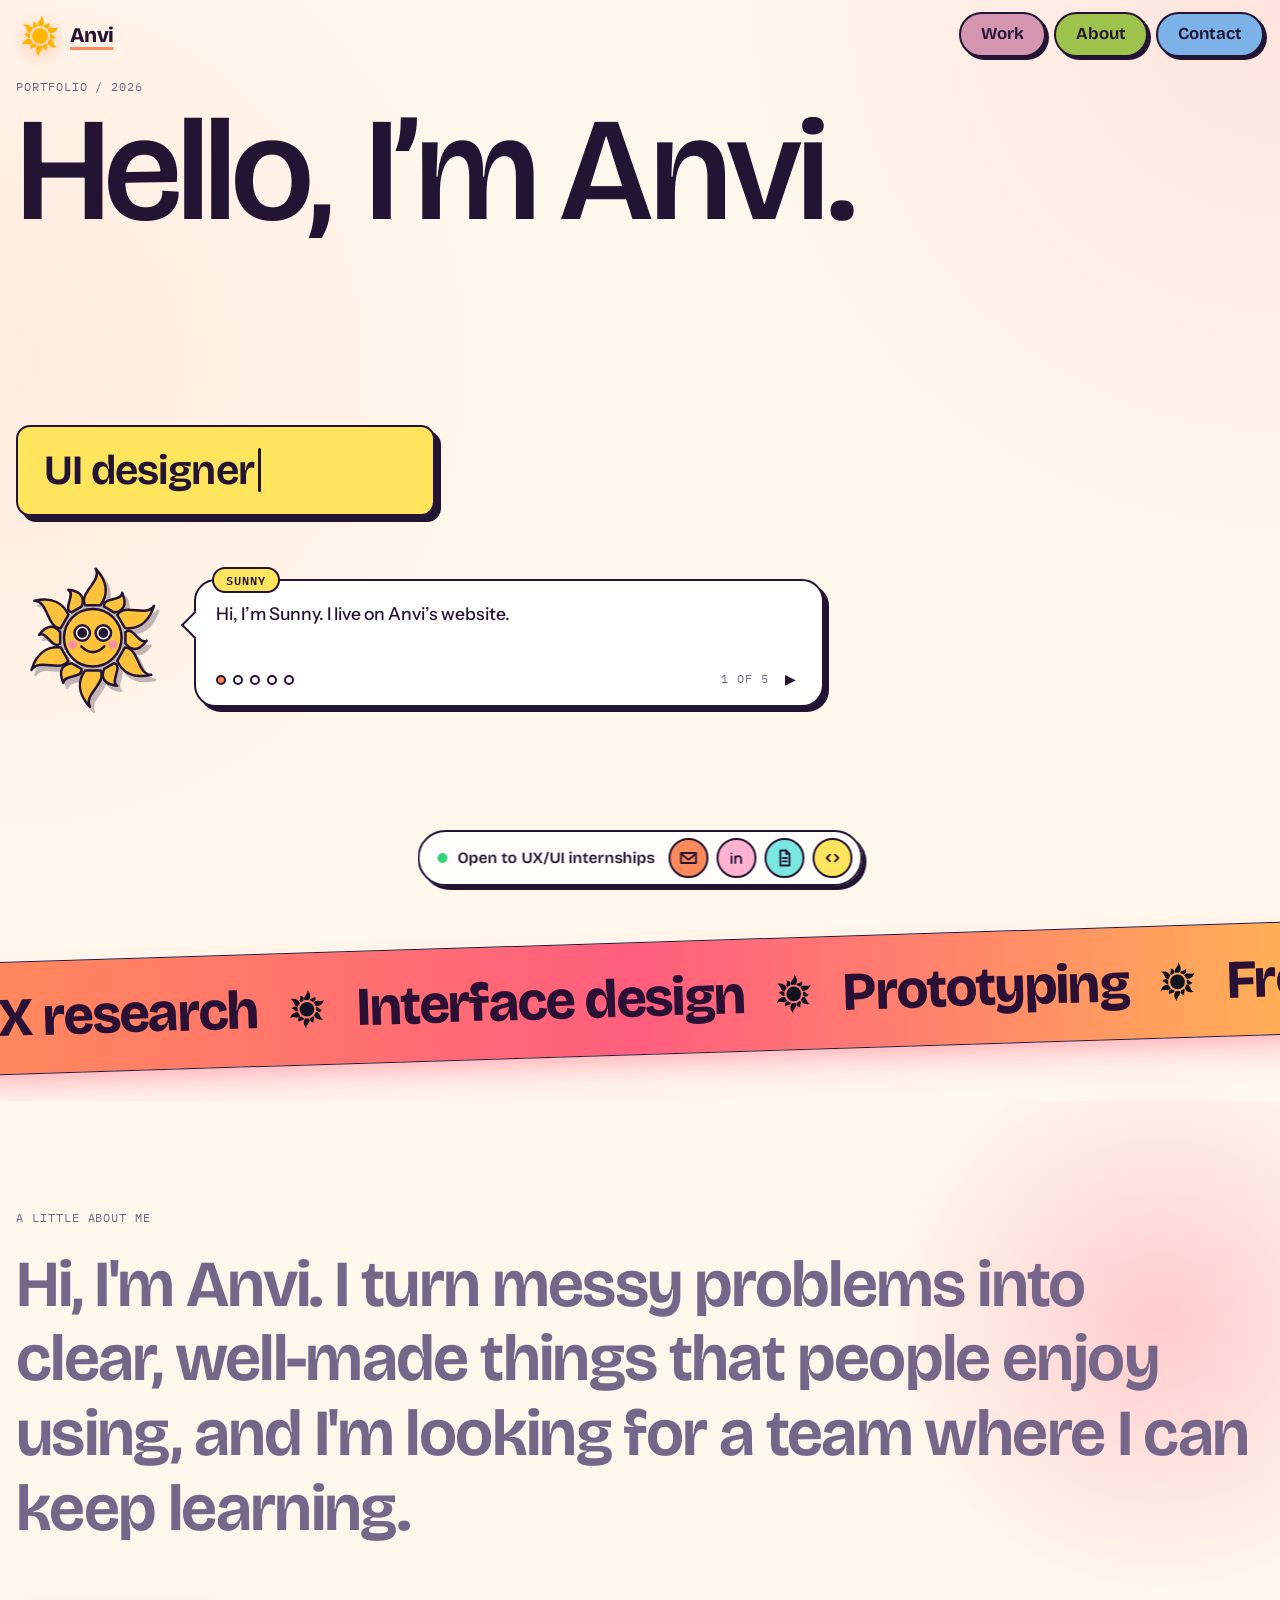
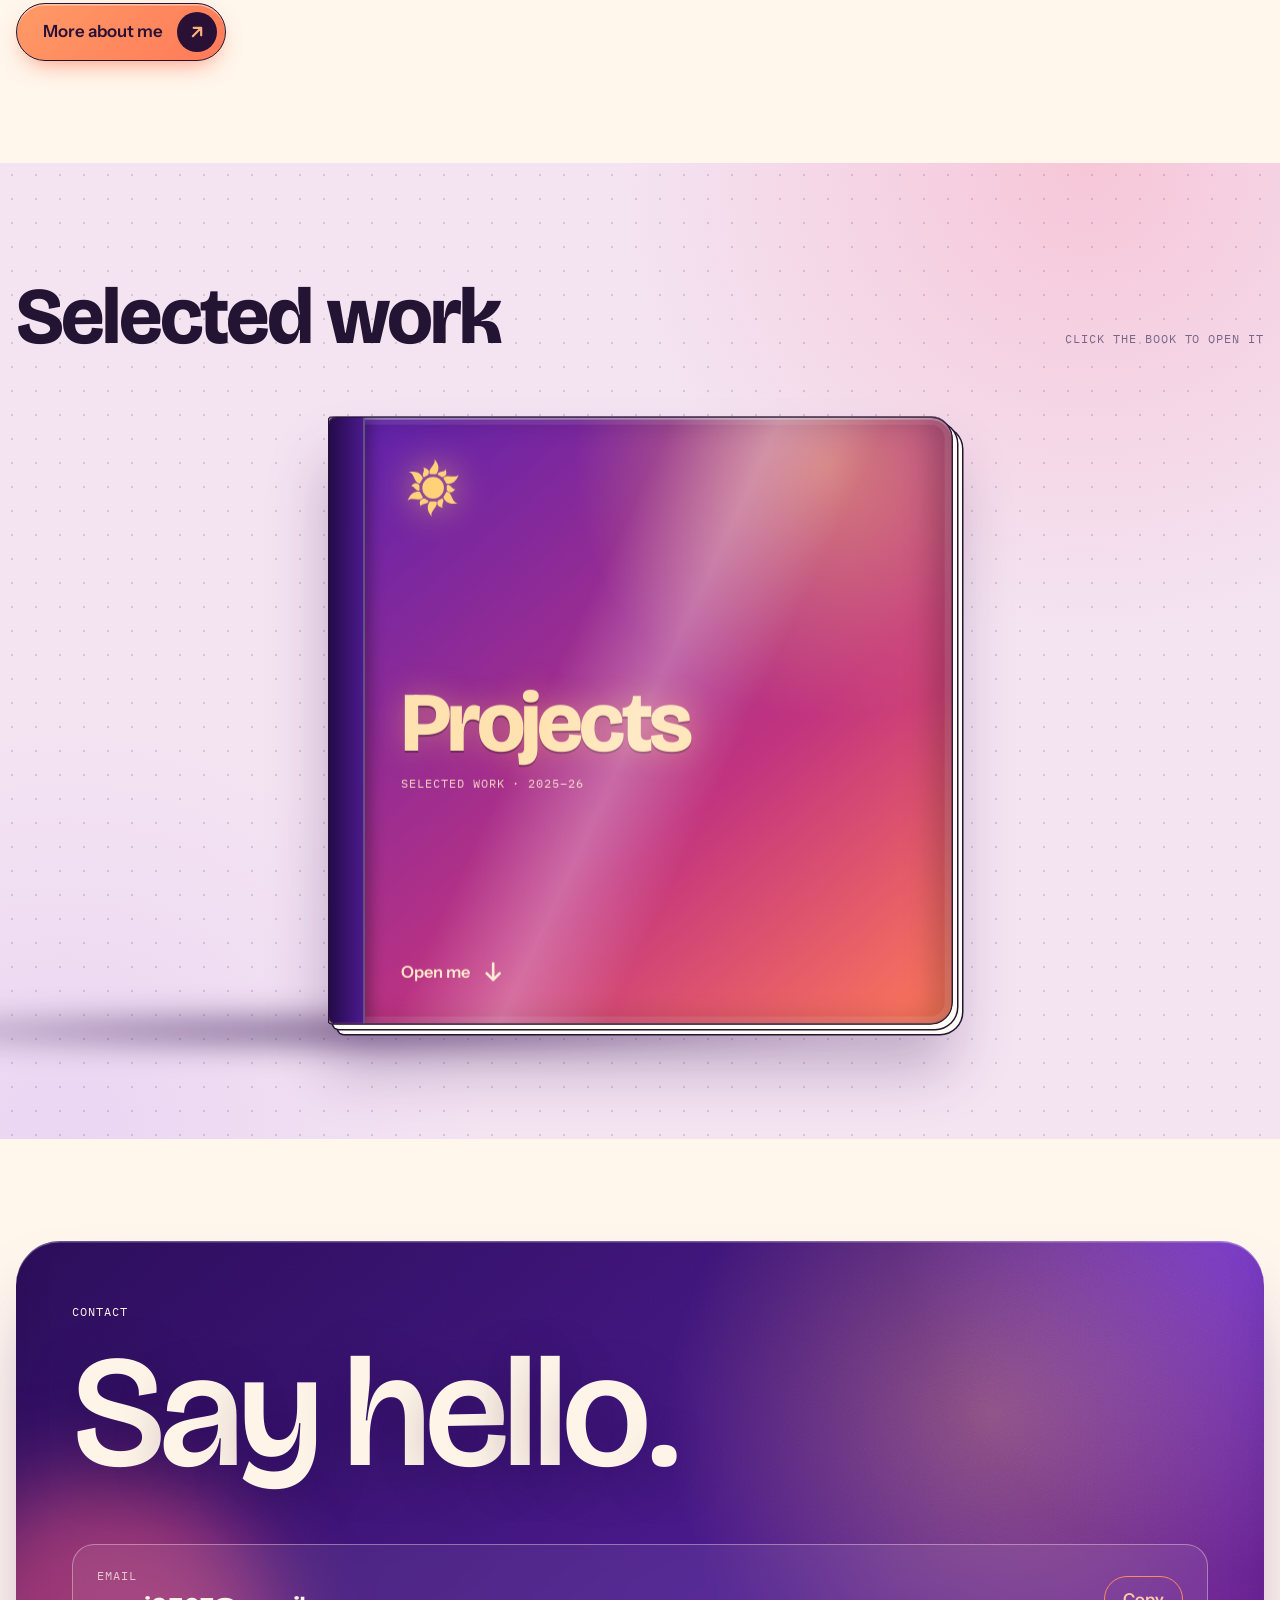
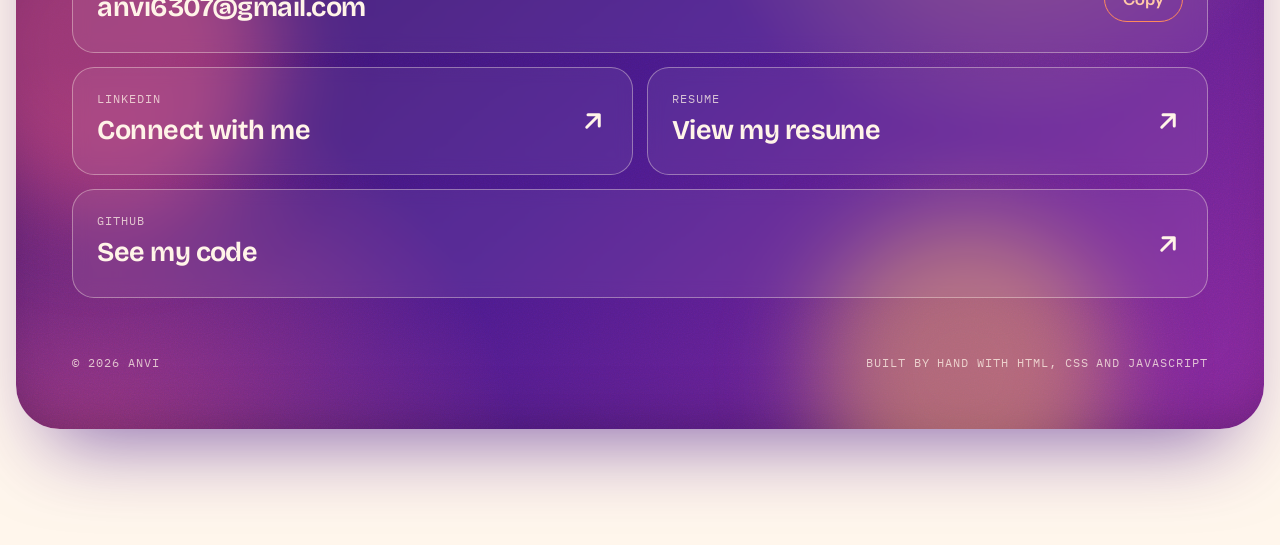
==== commit fc02bfd6: "commit" ====
--- a/index.html
+++ b/index.html
@@ -17,54 +17,45 @@
 </head>
 <body>
 
-<header class="nav">
-  <div class="wrap">
-    <div class="bar">
-      <nav class="nav-links" aria-label="Primary">
-        <a class="nl" href="#home" data-nav="home">Home</a>
-        <a class="nl" href="#about-me" data-nav="about-me">About</a>
-        <a class="nl" href="#projects">Work</a>
-      </nav>
-      <button class="sun-btn" id="theme" type="button" aria-label="Switch between light and dark mode" title="Switch light / dark"></button>
-      <nav class="nav-links r" aria-label="Secondary">
-        <a class="nl" data-link="resume" href="#contact">Resume</a>
-        <a class="nl" href="#contact" data-nav="contact">Contact</a>
-      </nav>
-    </div>
-  </div>
-</header>
+<header class="nav"><div class="wrap"><div class="bar">
+  <div class="brand"><button class="sun-btn" id="theme" type="button" aria-label="Switch between light and dark mode" title="Switch light / dark"></button><a class="wm" href="#home" data-nav="home">Anvi</a></div>
+  <nav class="pills-nav" aria-label="Primary">
+    <a class="pn c1" href="#projects">Work</a>
+    <a class="pn c2" href="#about-me" data-nav="about-me">About</a>
+    <a class="pn c3" href="#contact" data-nav="contact">Contact</a>
+  </nav>
+</div></div></header>
 
 <main>
 <!-- HOME VIEW -->
 <div id="view-home">
   <section id="home" class="hero" aria-label="Introduction">
-    <div class="wrap">
-      <div class="panel" id="heroPanel">
-        <i class="orb o1" aria-hidden="true"></i><i class="orb o2" aria-hidden="true"></i>
-        <div class="bigsun" id="bigSun" aria-hidden="true"></div>
-        <i class="spk s1" style="--k:46" aria-hidden="true"></i><i class="spk s2" style="--k:-30" aria-hidden="true"></i>
-        <i class="spk s3" style="--k:64" aria-hidden="true"></i><i class="spk s4" style="--k:-52" aria-hidden="true"></i>
-        <div class="top mono"><span>Portfolio / 2026</span><span class="pill"><i></i>Open to opportunities</span></div>
-        <h1 class="name" id="name" aria-label="Hello, I'm Anvi.">
-          <span class="line" id="l1" aria-hidden="true"></span>
-          <span class="line" id="l2" aria-hidden="true"></span>
-        </h1>
-        <div class="role-row">
-          <span class="sr">Anvi is a UI designer, UX designer and creative.</span>
-          <div class="role" aria-hidden="true"><span id="role"></span><i class="caret"></i></div>
+    <div class="wrap"><div class="hero-in" id="heroPanel">
+      <p class="mono eyebrow">Portfolio / 2026</p>
+      <h1 class="name" id="name" aria-label="Hello, I'm Anvi.">
+        <span class="line" id="l1" aria-hidden="true"></span><span class="line" id="l2" aria-hidden="true"></span>
+      </h1>
+
+      <div class="stage">
+        <div class="sunny-side">
+          <div class="role-row">
+            <span class="sr">Anvi is a UI designer, UX designer and creative.</span>
+            <div class="role" aria-hidden="true"><span id="role"></span><i class="caret"></i></div>
+          </div>
+
+          <div class="sunny">
+            <div class="mascot" id="mascot" aria-hidden="true"></div>
+            <div class="bubble" id="bubble">
+              <span class="btag">SUNNY</span>
+              <span class="sr" id="sayFull" aria-live="polite"></span>
+              <p id="sayText" aria-hidden="true"></p>
+              <div class="bfoot"><div class="bdots" id="sayDots" role="group" aria-label="Choose a message"></div><span class="mono" id="sayN"></span><button type="button" class="bnext" id="sayNext" aria-label="Next message">&#9654;</button></div>
+            </div>
+          </div>
         </div>
-        <div class="tools" id="tools">
-          <div class="cta">
-            <a class="btn" href="#projects">View my work
-              <span class="dot"><svg viewBox="0 0 24 24" fill="none" stroke="currentColor" stroke-width="2.6" stroke-linecap="round" stroke-linejoin="round" aria-hidden="true"><path d="M7 17 17 7M8 7h9v9"/></svg></span></a>
-            <a class="btn-ghost" href="#contact">Get in touch</a>
-          </div>
-          <button class="btn-ghost" id="scatter" type="button">Scatter
-            <svg viewBox="0 0 24 24" fill="none" stroke="currentColor" stroke-width="2.4" stroke-linecap="round" stroke-linejoin="round" aria-hidden="true"><path d="M12 3v4M12 17v4M3 12h4M17 12h4M5.6 5.6l2.8 2.8M15.6 15.6l2.8 2.8M18.4 5.6l-2.8 2.8M8.4 15.6l-2.8 2.8"/></svg>
-          </button>
-        </div>
+        
       </div>
-    </div>
+    </div></div>
   </section>
 
   <div class="band" aria-hidden="true"><div class="tilt"><div class="track" id="track"></div></div></div>
@@ -154,6 +145,14 @@
 </div>
 </main>
 
+<div class="dock" aria-label="Quick links">
+  <span class="live"><i></i><b>Open to UX/UI internships</b></span>
+  <a class="ib i1" data-link="email" href="#" aria-label="Email"><svg viewBox="0 0 24 24" fill="none" stroke="currentColor" stroke-width="2.2" stroke-linecap="round" stroke-linejoin="round" aria-hidden="true"><path d="M3 6h18v12H3z"/><path d="M3 7l9 7 9-7"/></svg></a>
+  <a class="ib i2" data-link="linkedin" href="#" aria-label="LinkedIn"><svg viewBox="0 0 24 24" fill="none" stroke="currentColor" stroke-width="2.2" stroke-linecap="round" stroke-linejoin="round" aria-hidden="true"><path d="M6 10v8M6 6.5v.01M10.5 18v-8M10.5 13.5c0-2.2 1.6-3.7 3.8-3.7 2.2 0 3.2 1.4 3.2 3.7V18"/></svg></a>
+  <a class="ib i3" data-link="resume" href="#" aria-label="Resume"><svg viewBox="0 0 24 24" fill="none" stroke="currentColor" stroke-width="2.2" stroke-linecap="round" stroke-linejoin="round" aria-hidden="true"><path d="M7 3h7l4 4v14H7z"/><path d="M14 3v4h4M10 12h5M10 16h5"/></svg></a>
+  <a class="ib i4" data-link="github" href="#" aria-label="GitHub"><svg viewBox="0 0 24 24" fill="none" stroke="currentColor" stroke-width="2.2" stroke-linecap="round" stroke-linejoin="round" aria-hidden="true"><path d="M9 8l-4 4 4 4M15 8l4 4-4 4"/></svg></a>
+</div>
+
 <script src="script.js"></script>
 </body>
-</html>+</html>
--- a/style.css
+++ b/style.css
@@ -10,9 +10,9 @@
 :root{
   --bg:#FFF6EC; --surface:#FFFFFF; --paper:#FFFCF6; --tint:#F4E4F2;
   --ink:#231433; --fg:#231433; --muted:#5E4F6E; --dim:#76678A; --line:rgba(35,20,51,.16);
-  --blue:#6A2BB8; --hero:#4A1A8C; --on-hero:#FFF4E8;
+  --blue:#c8a1f7; --hero:#4A1A8C; --on-hero:#FFF4E8;
   --lime:#FF8A5B; --on-lime:#2A1034; --coral:#FF5E7E; --sun:#FFB400; --cover:#C2347F;
-  --shadow:rgba(60,20,90,.28);
+  --shadow:rgba(60,20,90,.28); --mat:#C3F1D9; --grid:rgba(35,20,51,.13);
   --grain:url("data:image/svg+xml,%3Csvg xmlns='http://www.w3.org/2000/svg' width='160' height='160'%3E%3Cfilter id='n'%3E%3CfeTurbulence type='fractalNoise' baseFrequency='.8' numOctaves='2' stitchTiles='stitch'/%3E%3C/filter%3E%3Crect width='100%25' height='100%25' filter='url(%23n)' opacity='.55'/%3E%3C/svg%3E");
   --display:"Bricolage Grotesque","Helvetica Neue",Arial,sans-serif;
   --body:"Instrument Sans","Helvetica Neue",Arial,sans-serif;
@@ -22,14 +22,14 @@
   :root:not([data-theme="light"]){
     --bg:#140B22; --surface:#1F1332; --paper:#251740; --tint:#1B1030;
     --ink:#F8EEFB; --fg:#F8EEFB; --muted:#BDB0CF; --dim:#9A8CB0; --line:rgba(248,238,251,.18);
-    --blue:#C9A8FF; --hero:#5B22AE; --sun:#FFC531; --shadow:rgba(0,0,0,.65);
+    --blue:#C9A8FF; --hero:#5B22AE; --sun:#FFC531; --shadow:rgba(0,0,0,.65); --mat:#1F403C; --grid:rgba(255,255,255,.1);
     color-scheme:dark;
   }
 }
 :root[data-theme="dark"]{
   --bg:#140B22; --surface:#1F1332; --paper:#251740; --tint:#1B1030;
   --ink:#F8EEFB; --fg:#F8EEFB; --muted:#BDB0CF; --dim:#9A8CB0; --line:rgba(248,238,251,.18);
-  --blue:#C9A8FF; --hero:#5B22AE; --sun:#FFC531; --shadow:rgba(0,0,0,.65);
+  --blue:#C9A8FF; --hero:#5B22AE; --sun:#FFC531; --shadow:rgba(0,0,0,.65); --mat:#1F403C; --grid:rgba(255,255,255,.1);
   color-scheme:dark;
 }
 
@@ -50,14 +50,19 @@
 section{scroll-margin-top:90px}
 .h2{font-family:var(--display);font-weight:750;font-size:clamp(2.4rem,6.4vw,5rem);line-height:.98;letter-spacing:-.035em;text-wrap:balance}
 
-/* Nav */
-.nav{position:sticky;top:env(safe-area-inset-top,0px);z-index:30;padding-top:10px}
-.bar{display:grid;grid-template-columns:1fr auto 1fr;align-items:center;gap:8px;min-height:60px;padding:4px clamp(14px,3vw,26px);border-radius:999px;background:color-mix(in srgb,var(--surface) 70%,transparent);backdrop-filter:blur(16px) saturate(1.4);-webkit-backdrop-filter:blur(16px) saturate(1.4);border:1.5px solid var(--line);box-shadow:0 10px 30px -14px var(--shadow)}
-.nav-links{display:flex;gap:clamp(10px,3vw,30px);align-items:center}
-.nav-links.r{justify-content:flex-end}
-.nl{text-decoration:none;font-family:var(--mono);font-size:.76rem;font-weight:500;letter-spacing:.08em;text-transform:uppercase;padding:8px 2px;position:relative}
-.nl::after{content:"";position:absolute;left:0;right:0;bottom:2px;height:2.5px;border-radius:2px;background:linear-gradient(90deg,var(--lime),var(--coral));transform:scaleX(0);transform-origin:left;transition:transform .25s}
-.nl:hover::after,.nl[aria-current="page"]::after{transform:scaleX(1)}
+/* Nav: floating pastel pills */
+.nav{position:sticky;top:env(safe-area-inset-top,0px);z-index:30;padding-top:12px;pointer-events:none}
+.bar{display:flex;justify-content:space-between;align-items:flex-start;gap:12px;pointer-events:none}
+.bar>*{pointer-events:auto}
+.brand{display:flex;align-items:center;gap:6px}
+.wm{font-family:var(--display);font-weight:760;font-size:1.3rem;letter-spacing:-.03em;text-decoration:none}
+.wm[aria-current="page"]{text-decoration:underline;text-decoration-thickness:3px;text-underline-offset:5px;text-decoration-color:var(--lime)}
+.pills-nav{display:flex;gap:8px;flex-wrap:wrap;justify-content:flex-end}
+.pn{padding:7px 20px;border:2.5px solid var(--ink);border-radius:999px;font-family:var(--display);font-weight:650;font-size:1.05rem;text-decoration:none;color:#231433;box-shadow:3px 3px 0 var(--ink);transition:transform .15s,box-shadow .15s;white-space:nowrap}
+.pn:hover{transform:translate(-1px,-2px);box-shadow:4px 5px 0 var(--ink)}
+.pn:active{transform:translate(2px,2px);box-shadow:1px 1px 0 var(--ink)}
+.pn.c1{background:#d395af}.pn.c2{background:#9ec34c}.pn.c3{background:#7bb2e8}
+.pn[aria-current="page"]{outline:3px solid var(--blue);outline-offset:2px}
 .sun-btn{width:48px;height:48px;border:0;background:none;cursor:pointer;padding:0;border-radius:50%;display:grid;place-items:center}
 .sun-btn svg{width:46px;height:46px;transition:transform .5s cubic-bezier(.3,1.6,.5,1);filter:drop-shadow(0 4px 8px rgba(255,138,91,.5))}
 .sun-btn:hover svg{transform:scale(1.18) rotate(30deg)}
@@ -74,34 +79,67 @@
 .orb{position:absolute;z-index:-1;border-radius:50%;pointer-events:none;filter:blur(46px);animation:drift 14s ease-in-out infinite alternate}
 .orb.o1{width:340px;height:340px;left:-80px;top:30%;background:rgba(255,94,126,.5)}
 .orb.o2{width:300px;height:300px;right:12%;bottom:-90px;background:rgba(255,190,90,.45);animation-delay:-6s}
-.spk{position:absolute;z-index:0;width:22px;height:22px;pointer-events:none;color:#FFD27A;background:currentColor;
-  clip-path:polygon(50% 0,60% 40%,100% 50%,60% 60%,50% 100%,40% 60%,0 50%,40% 40%);
-  translate:calc(var(--px,0)*var(--k,30)*1px) calc(var(--py,0)*var(--k,30)*1px);animation:twinkle 3.6s ease-in-out infinite;filter:drop-shadow(0 0 8px rgba(255,210,122,.8))}
-.spk.s1{left:8%;top:22%}.spk.s2{right:26%;top:14%;width:16px;height:16px;color:#FF9FB6;animation-delay:-1.2s}
-.spk.s3{right:9%;top:54%;width:30px;height:30px;animation-delay:-2.1s}.spk.s4{left:44%;bottom:12%;width:14px;height:14px;color:#fff;animation-delay:-.6s}
-.bigsun{position:absolute;z-index:-1;width:min(60vw,560px);right:-9%;top:6%;opacity:.9;pointer-events:none;animation:spin 70s linear infinite;filter:drop-shadow(0 0 60px rgba(255,160,90,.55))}
-.bigsun svg{width:100%;height:auto;display:block}
-
-/* Hero */
-.hero{padding-top:12px}
-.hero .panel{padding:clamp(18px,3.2vw,40px)}
-.top{display:flex;justify-content:space-between;align-items:center;gap:10px 16px;flex-wrap:wrap;position:relative;z-index:1}
-.pill{display:inline-flex;align-items:center;gap:10px;padding:7px 16px;border:1.5px solid color-mix(in srgb,var(--on-hero) 45%,transparent);border-radius:999px;background:rgba(255,255,255,.08);backdrop-filter:blur(6px)}
-.pill i{width:9px;height:9px;border-radius:50%;background:#7CFFB2;animation:ping 2s infinite}
-.name{position:relative;z-index:1;margin:clamp(30px,6vw,84px) 0 clamp(16px,2.6vw,30px);font-family:var(--display);font-weight:700;font-size:clamp(3.4rem,15.6vw,13.4rem);line-height:.9;letter-spacing:-.045em;user-select:none;-webkit-user-select:none;text-shadow:0 10px 50px rgba(20,0,50,.35)}
+
+/* Hero: big heading fills the screen, with role pill, Sunny and photo below it */
+.hero{padding-top:4px;min-height:calc(100svh - 64px);display:flex}
+.hero>.wrap{display:flex;flex-direction:column}
+.hero-in{position:relative;flex:1;display:flex;flex-direction:column;padding-bottom:24px}
+.eyebrow{color:var(--dim);margin:clamp(4px,1.5vw,14px) 0 2px}
+.name{margin:0;font-family:var(--display);font-weight:700;font-size:clamp(3rem,min(11.5vw,20svh),11rem);line-height:.98;letter-spacing:-.045em;user-select:none;-webkit-user-select:none;--on-hero:var(--fg)}
 .line{display:block;white-space:nowrap}
+@media (min-width:760px){.line{display:inline-block;margin-right:.24em}}
 .wd{display:inline-block;white-space:nowrap}
 .ch{display:inline-block;text-align:center;position:relative;touch-action:pan-y;cursor:grab;will-change:transform}
 .ch.drag{cursor:grabbing;z-index:5}
 .ci{display:inline-block;font-variation-settings:"wght" 560;animation:rise .9s cubic-bezier(.2,1.4,.4,1) backwards calc(var(--i,0)*55ms)}
-.role-row{position:relative;z-index:1;margin-bottom:clamp(20px,3vw,34px)}
-.role{display:inline-flex;align-items:center;gap:4px;min-width:min(100%,15.5ch);min-height:1.9em;padding:8px 20px;border-radius:16px;border:1.5px dashed color-mix(in srgb,var(--on-hero) 60%,transparent);background:rgba(255,255,255,.1);backdrop-filter:blur(8px);font-family:var(--display);font-weight:650;font-size:clamp(1.25rem,3.2vw,2.2rem);letter-spacing:-.02em;box-shadow:0 12px 30px -14px rgba(20,0,50,.5),inset 0 1px 0 rgba(255,255,255,.25)}
-.caret{width:3px;height:1.05em;border-radius:2px;background:var(--lime);animation:blink 1s steps(2,start) infinite}
-.tools{position:relative;z-index:1;display:flex;justify-content:space-between;align-items:center;gap:14px;flex-wrap:wrap}
-.cta{display:flex;align-items:center;gap:12px;flex-wrap:wrap}
-.btn-ghost{display:inline-flex;align-items:center;gap:10px;padding:12px 22px;border-radius:999px;border:1.5px solid color-mix(in srgb,var(--on-hero) 70%,transparent);background:rgba(255,255,255,.06);color:var(--on-hero);cursor:pointer;font-weight:600;text-decoration:none;backdrop-filter:blur(6px);transition:background .2s,color .2s,transform .2s,border-color .2s}
-.btn-ghost:hover{background:var(--lime);color:var(--on-lime);border-color:var(--lime);transform:translateY(-2px)}
-.btn-ghost svg{width:18px;height:18px}
+
+.stage{flex:1;min-height:300px;display:grid;grid-template-columns:minmax(0,1.35fr) minmax(0,.65fr);gap:clamp(20px,4vw,56px);align-items:stretch;margin-top:clamp(12px,2vw,24px)}
+.sunny-side{display:flex;flex-direction:column;justify-content:center;gap:clamp(24px,5vh,52px);min-width:0}
+.role-row{margin:0}
+.role{display:inline-flex;align-items:center;gap:4px;min-width:min(100%,15.5ch);min-height:1.9em;padding:10px 26px;border-radius:14px;border:2.5px solid var(--ink);background:#FFE45E;color:#231433;font-family:var(--display);font-weight:650;font-size:clamp(1.4rem,3.4vw,2.6rem);letter-spacing:-.02em;box-shadow:6px 6px 0 var(--ink)}
+.caret{width:3px;height:1.05em;border-radius:2px;background:#231433;animation:blink 1s steps(2,start) infinite}
+
+.sunny{display:flex;align-items:flex-start;gap:24px}
+.mascot{position:relative;flex:none;width:clamp(90px,12vw,170px);cursor:pointer;animation:bob 3.4s ease-in-out infinite}
+.mascot svg{width:100%;height:auto;display:block;overflow:visible;filter:drop-shadow(4px 5px 0 rgba(35,20,51,.28))}
+.mascot svg *{stroke:#231433;stroke-width:2.6;stroke-linejoin:round;stroke-linecap:round}
+.mascot svg .ns{stroke:none}
+.mascot.hop{animation:hop .5s}
+.bubble{position:relative;flex:1;min-width:0;margin-top:18px;padding:20px 20px 12px;background:var(--surface);color:var(--fg);border:2.5px solid var(--ink);border-radius:22px;box-shadow:5px 5px 0 var(--ink)}
+.bubble::before{content:"";position:absolute;left:-11px;top:34px;width:18px;height:18px;background:var(--surface);border-left:2.5px solid var(--ink);border-bottom:2.5px solid var(--ink);transform:rotate(45deg)}
+.btag{position:absolute;top:-14px;left:16px;padding:1px 12px;background:#FFE45E;color:#231433;border:2px solid var(--ink);border-radius:99px;font:600 .72rem var(--mono);letter-spacing:.1em}
+#sayText{min-height:3.4em;font-weight:500;font-size:clamp(.95rem,1.5vw,1.1rem);line-height:1.45}
+.bfoot{display:flex;align-items:center;gap:10px;margin-top:6px}
+.bdots{display:flex;gap:7px}
+.bdots button{width:10px;height:10px;padding:0;border-radius:50%;border:2px solid var(--ink);background:transparent;cursor:pointer}
+.bdots button[aria-current="true"]{background:var(--lime)}
+.bfoot .mono{margin-left:auto;color:var(--dim)}
+.bnext{border:0;background:none;cursor:pointer;font-size:.9rem;padding:2px 6px;color:var(--fg)}
+
+.portrait{margin:0;border:3px solid var(--ink);border-radius:clamp(22px,4vw,40px);overflow:hidden;background:var(--mat);box-shadow:8px 8px 0 var(--ink);transform:rotate(2deg)}
+.portrait img{width:100%;height:100%;object-fit:cover;display:block}
+
+@media (max-width:760px){
+  .stage{grid-template-columns:minmax(0,1fr)}
+  .portrait{order:-1;aspect-ratio:4/5;max-width:280px;margin-inline:auto}
+}
+@media (max-width:640px){
+  .sunny{gap:16px}
+  #sayText{min-height:5.6em}
+}
+
+/* Bottom dock */
+body{padding-bottom:88px}
+.dock{position:fixed;left:50%;bottom:max(14px,env(safe-area-inset-bottom,0px));transform:translateX(-50%);z-index:50;display:flex;align-items:center;gap:8px;padding:6px 8px 6px 18px;max-width:calc(100vw - 20px);background:color-mix(in srgb,var(--surface) 88%,transparent);backdrop-filter:blur(12px);-webkit-backdrop-filter:blur(12px);border:2.5px solid var(--ink);border-radius:999px;box-shadow:4px 4px 0 var(--ink)}
+.live{display:flex;align-items:center;gap:10px;font-family:var(--display);font-weight:600;font-size:.98rem;margin-right:6px;white-space:nowrap}
+.live b{font-weight:600}
+.live i{width:10px;height:10px;border-radius:50%;background:#2fd47a;animation:ping 2s infinite}
+.ib{width:40px;height:40px;border-radius:50%;display:grid;place-items:center;border:2.5px solid #231433;color:#231433;transition:transform .15s}
+.ib:hover{transform:translateY(-3px) rotate(-6deg)}
+.ib svg{width:20px;height:20px}
+.ib.i1{background:#FF8A5B}.ib.i2{background:#FFB3D1}.ib.i3{background:#7BE8E0}.ib.i4{background:#FFE45E}
+@media (max-width:480px){.pills-nav{gap:6px}.pn{padding:6px 13px;font-size:.95rem;box-shadow:2px 2px 0 var(--ink)}.wm{font-size:1.1rem}}
+@media (max-width:560px){.live b{display:none}.dock{padding-left:14px}}
 
 /* Ticker */
 .band{overflow:clip;padding-block:clamp(26px,4vw,46px)}
@@ -188,7 +226,7 @@
 .art svg{width:100%;height:100%;display:block}
 .art.mob{display:none}
 .dim{color:var(--dim)}
-.eyebrow{display:flex;justify-content:space-between;align-items:center;gap:10px;color:var(--dim)}
+.pane .eyebrow{display:flex;justify-content:space-between;align-items:center;gap:10px;color:var(--dim);margin:0}
 .tagc{padding:3px 12px;border-radius:999px;background:linear-gradient(135deg,#FF9A66,#FFB454);color:var(--on-lime)}
 .pane h3{font-family:var(--display);font-weight:760;font-size:clamp(2rem,3.8vw,3.1rem);line-height:1;letter-spacing:-.035em;text-wrap:balance}
 .pane .sum{font-size:1.05rem;max-width:46ch}
@@ -256,10 +294,10 @@
 @keyframes rise{from{opacity:0;transform:translateY(70%) rotate(8deg)}}
 @keyframes marq{to{transform:translateX(-50%)}}
 @keyframes nudge{50%{transform:translateY(6px)}}
+@keyframes bob{50%{transform:translateY(-6px)}}
+@keyframes hop{40%{transform:translateY(-22px) scale(1.06)}}
 @keyframes blink{to{visibility:hidden}}
-@keyframes spin{to{transform:rotate(360deg)}}
 @keyframes drift{to{transform:translate(40px,-30px) scale(1.12)}}
-@keyframes twinkle{50%{transform:scale(1.35) rotate(18deg);opacity:.7}}
 @keyframes ping{70%{box-shadow:0 0 0 9px rgba(124,255,178,0)}0%{box-shadow:0 0 0 0 rgba(124,255,178,.7)}100%{box-shadow:0 0 0 0 rgba(124,255,178,0)}}
 @media (prefers-reduced-motion: reduce){
   *,*::before,*::after{animation:none!important;transition:none!important;scroll-behavior:auto!important}
@@ -271,4 +309,4 @@
 .more{align-self:flex-start;font-weight:600;text-decoration:underline;text-underline-offset:4px;text-decoration-thickness:2px}
 .more:hover{color:var(--blue)}
 .lk .v a{text-decoration:none}
-.lk .v a:hover{text-decoration:underline}+.lk .v a:hover{text-decoration:underline}
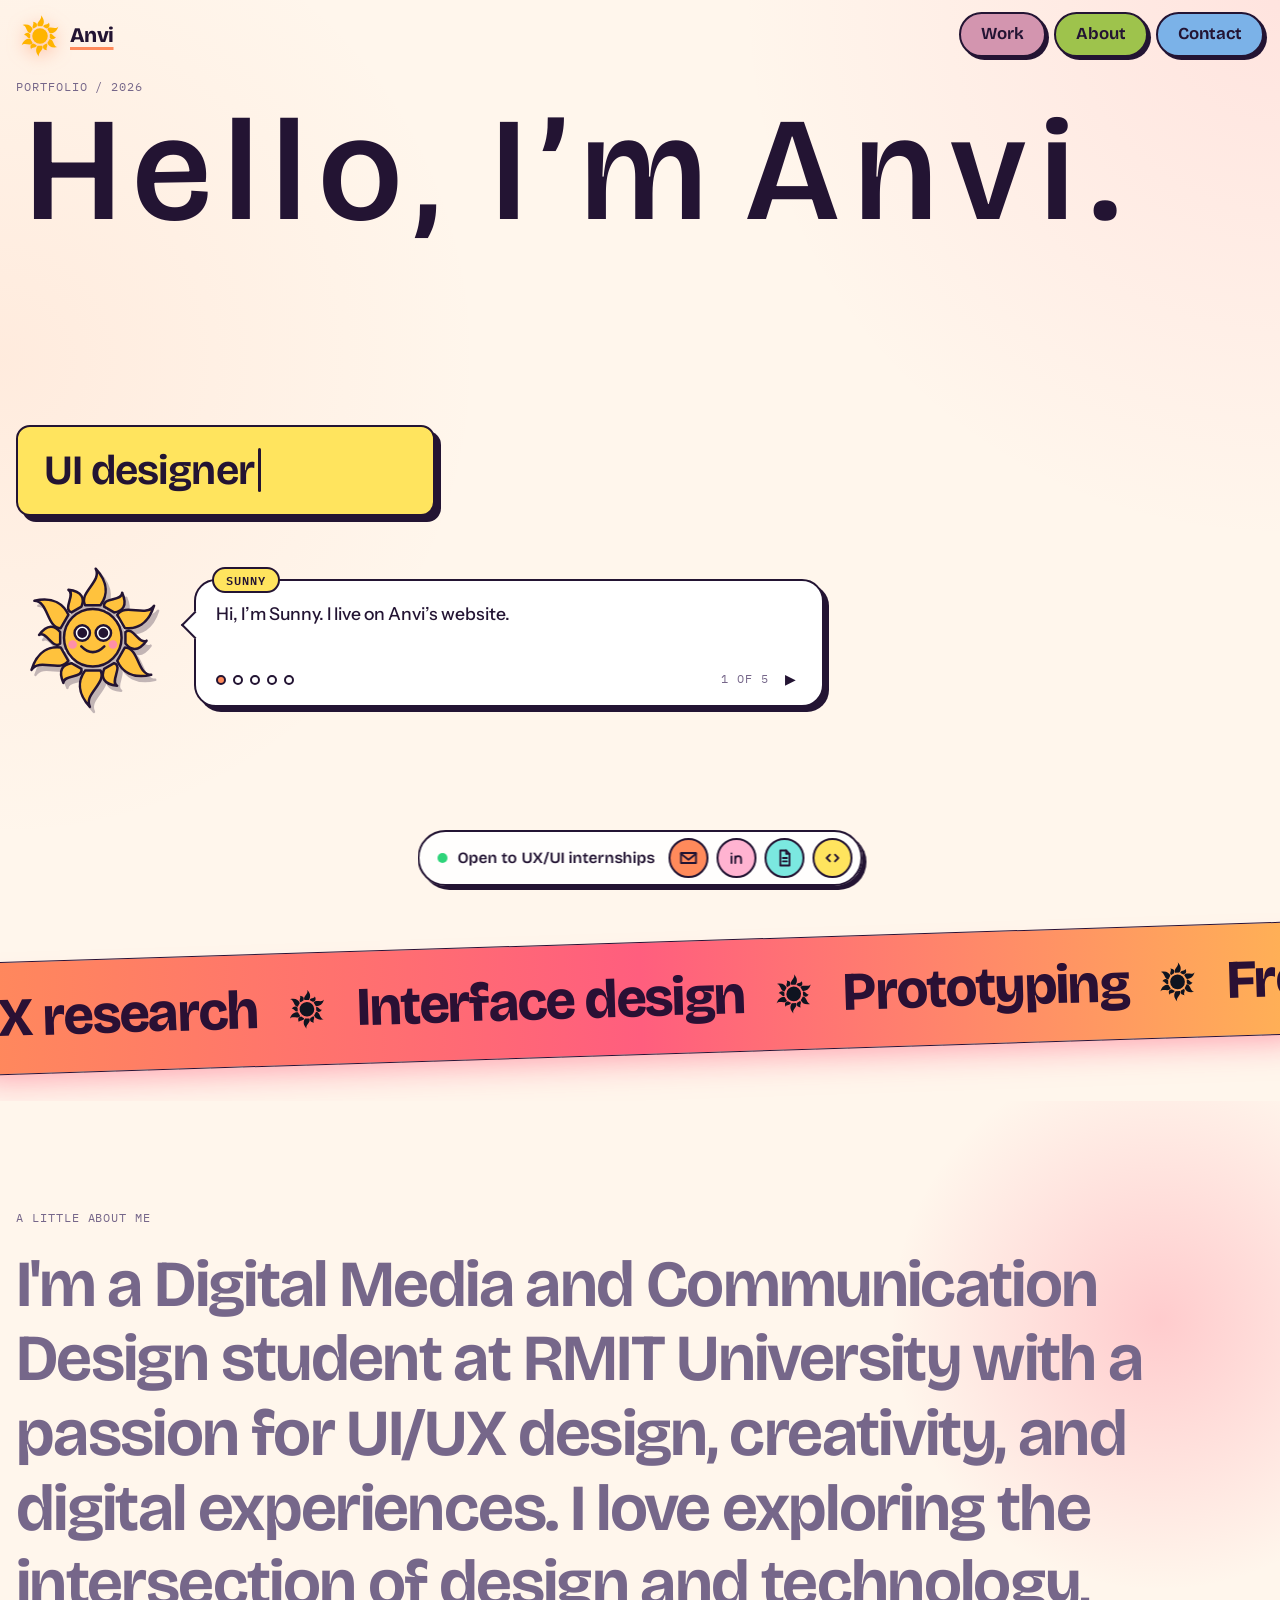
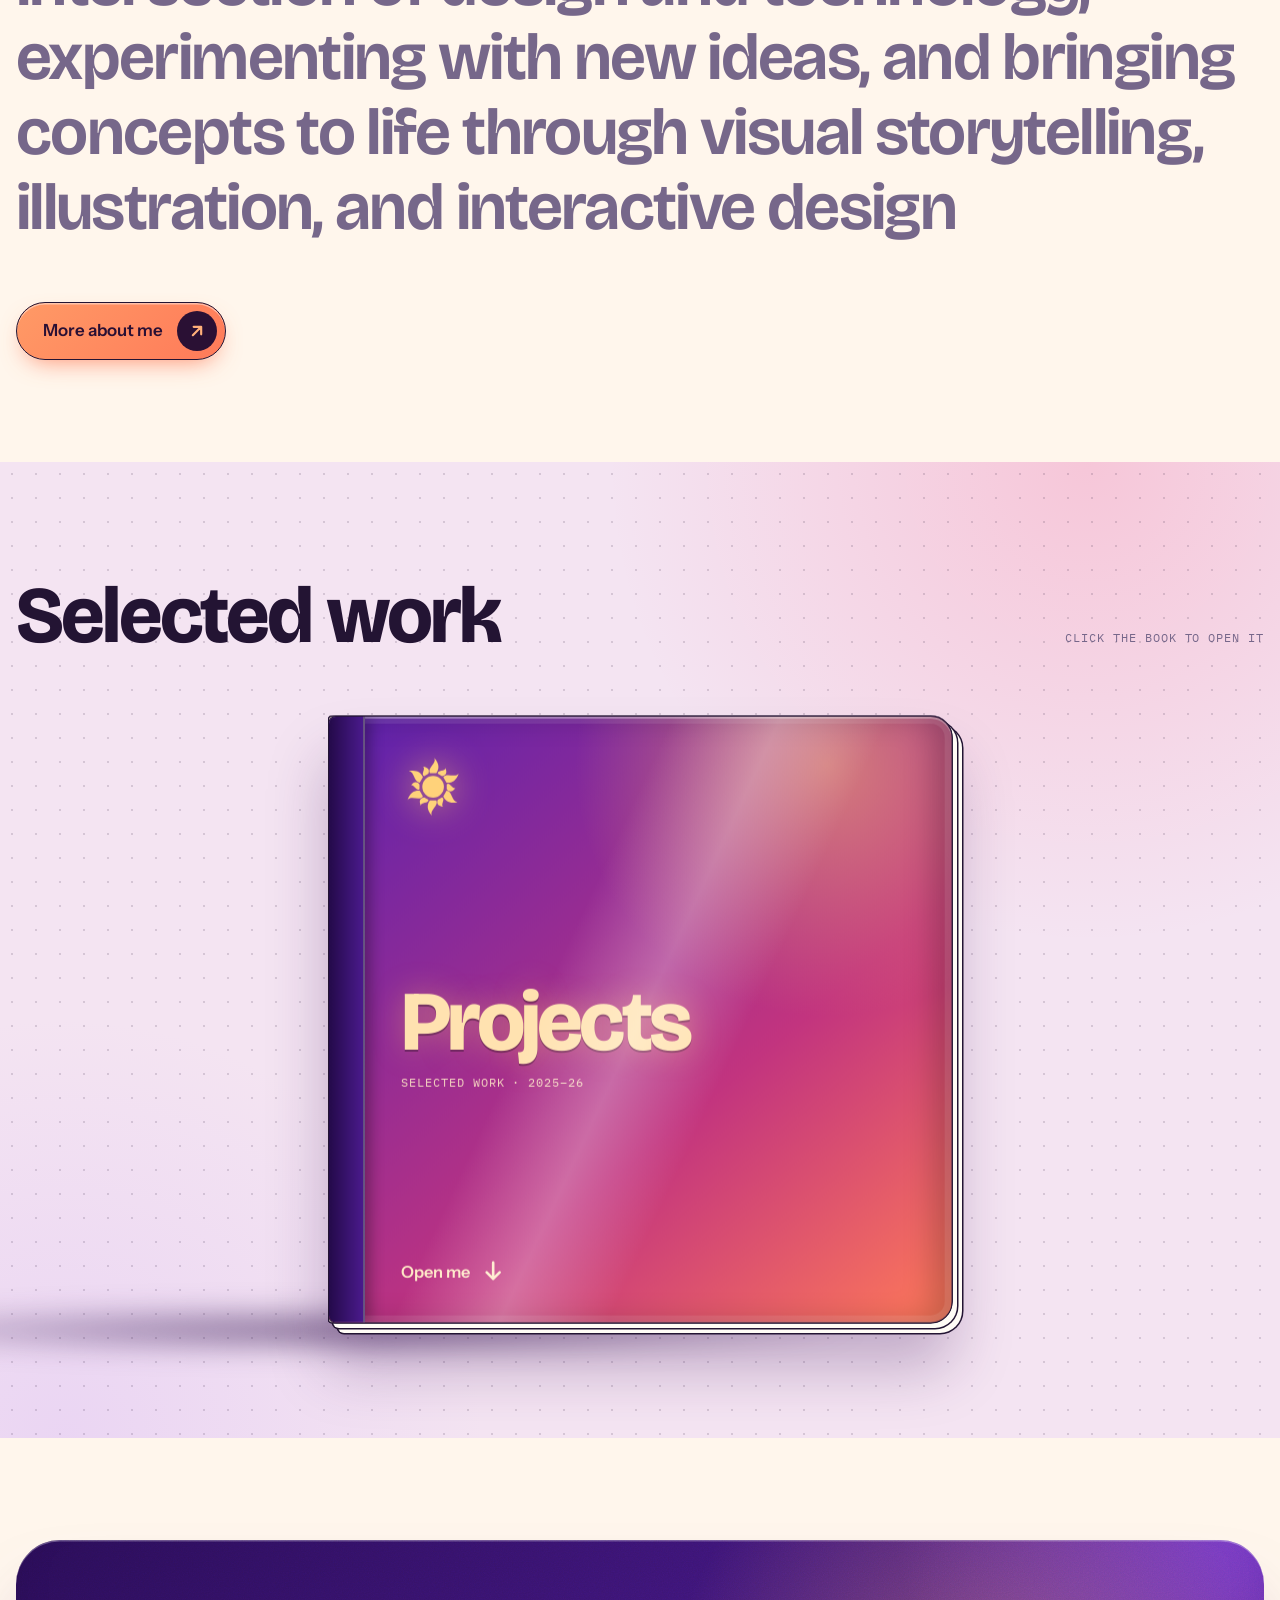
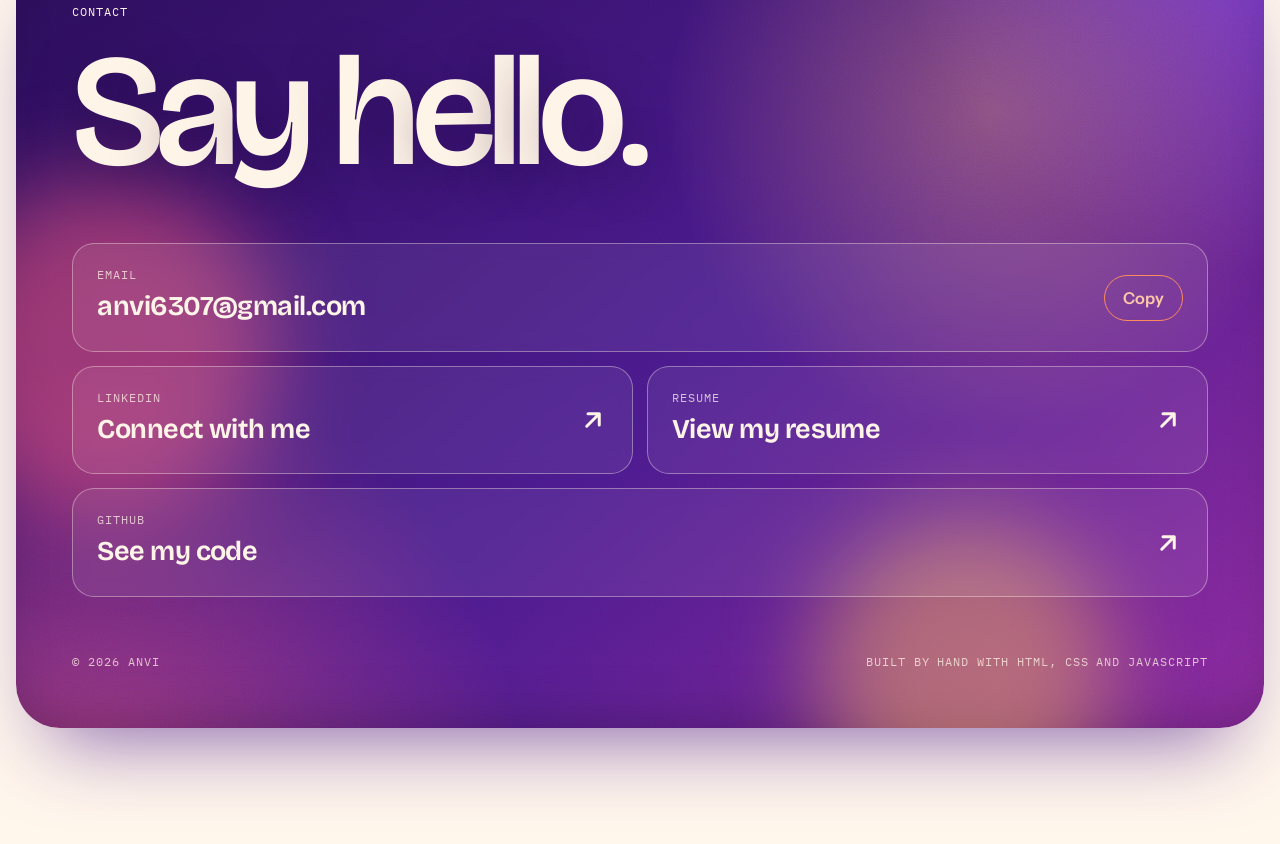
==== commit 213004bc: "updated the about me" ====
--- a/index.html
+++ b/index.html
@@ -53,7 +53,7 @@
             </div>
           </div>
         </div>
-        
+
       </div>
     </div></div>
   </section>
@@ -63,7 +63,7 @@
   <section class="about" id="about-peek" aria-labelledby="about-h">
     <div class="wrap">
       <span class="mono" style="color:var(--dim)" id="about-h">A little about me</span>
-      <p class="statement" id="statement" style="margin-top:18px">Hi, I'm Anvi. I turn *messy* problems into *clear*, well-made things that people enjoy using, and I'm looking for a team where I can keep *learning*.</p>
+      <p class="statement" id="statement" style="margin-top:18px"> I'm a Digital Media and Communication Design student at RMIT University with a passion for UI/UX design, creativity, and digital experiences. I love exploring the intersection of design and technology, experimenting with new ideas, and bringing concepts to life through visual storytelling, illustration, and interactive design</p>
       <div class="about-foot">
         <a class="btn" href="#about-me">More about me
           <span class="dot"><svg viewBox="0 0 24 24" fill="none" stroke="currentColor" stroke-width="2.6" stroke-linecap="round" stroke-linejoin="round" aria-hidden="true"><path d="M7 17 17 7M8 7h9v9"/></svg></span>
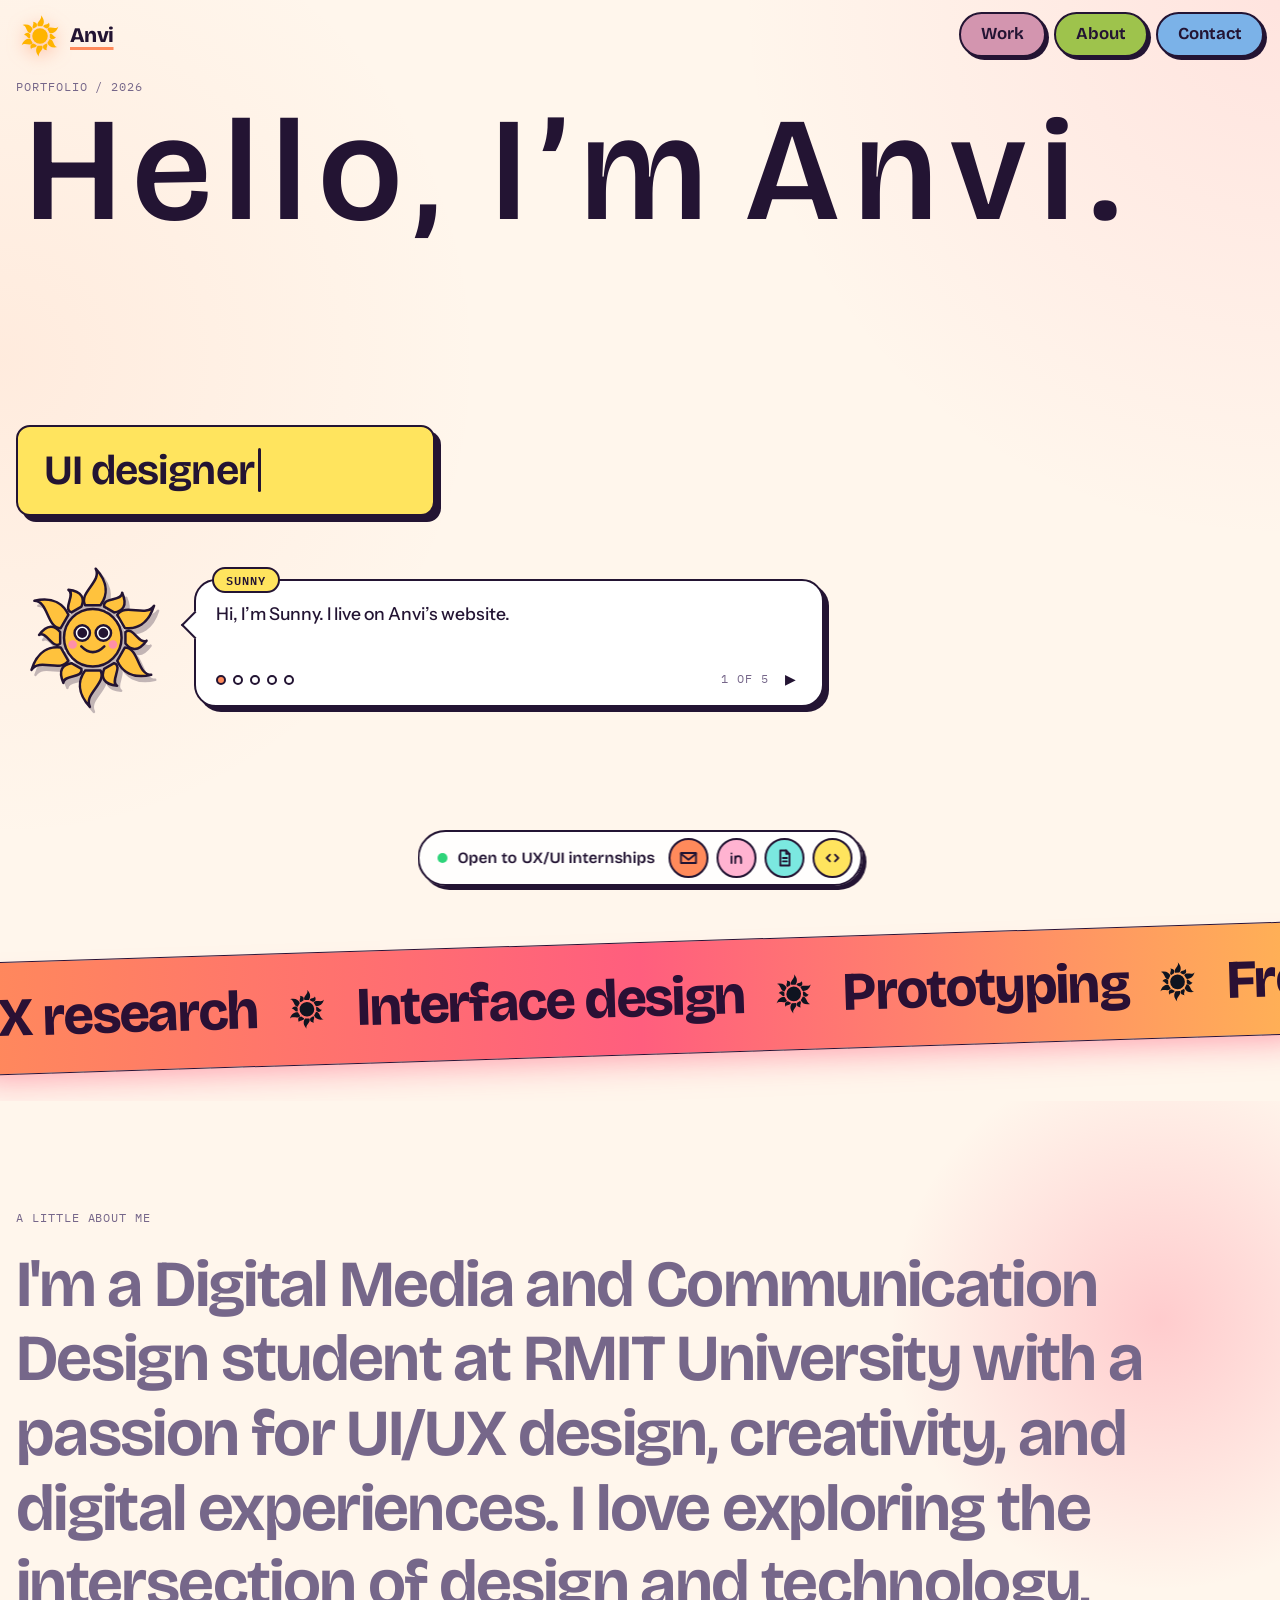
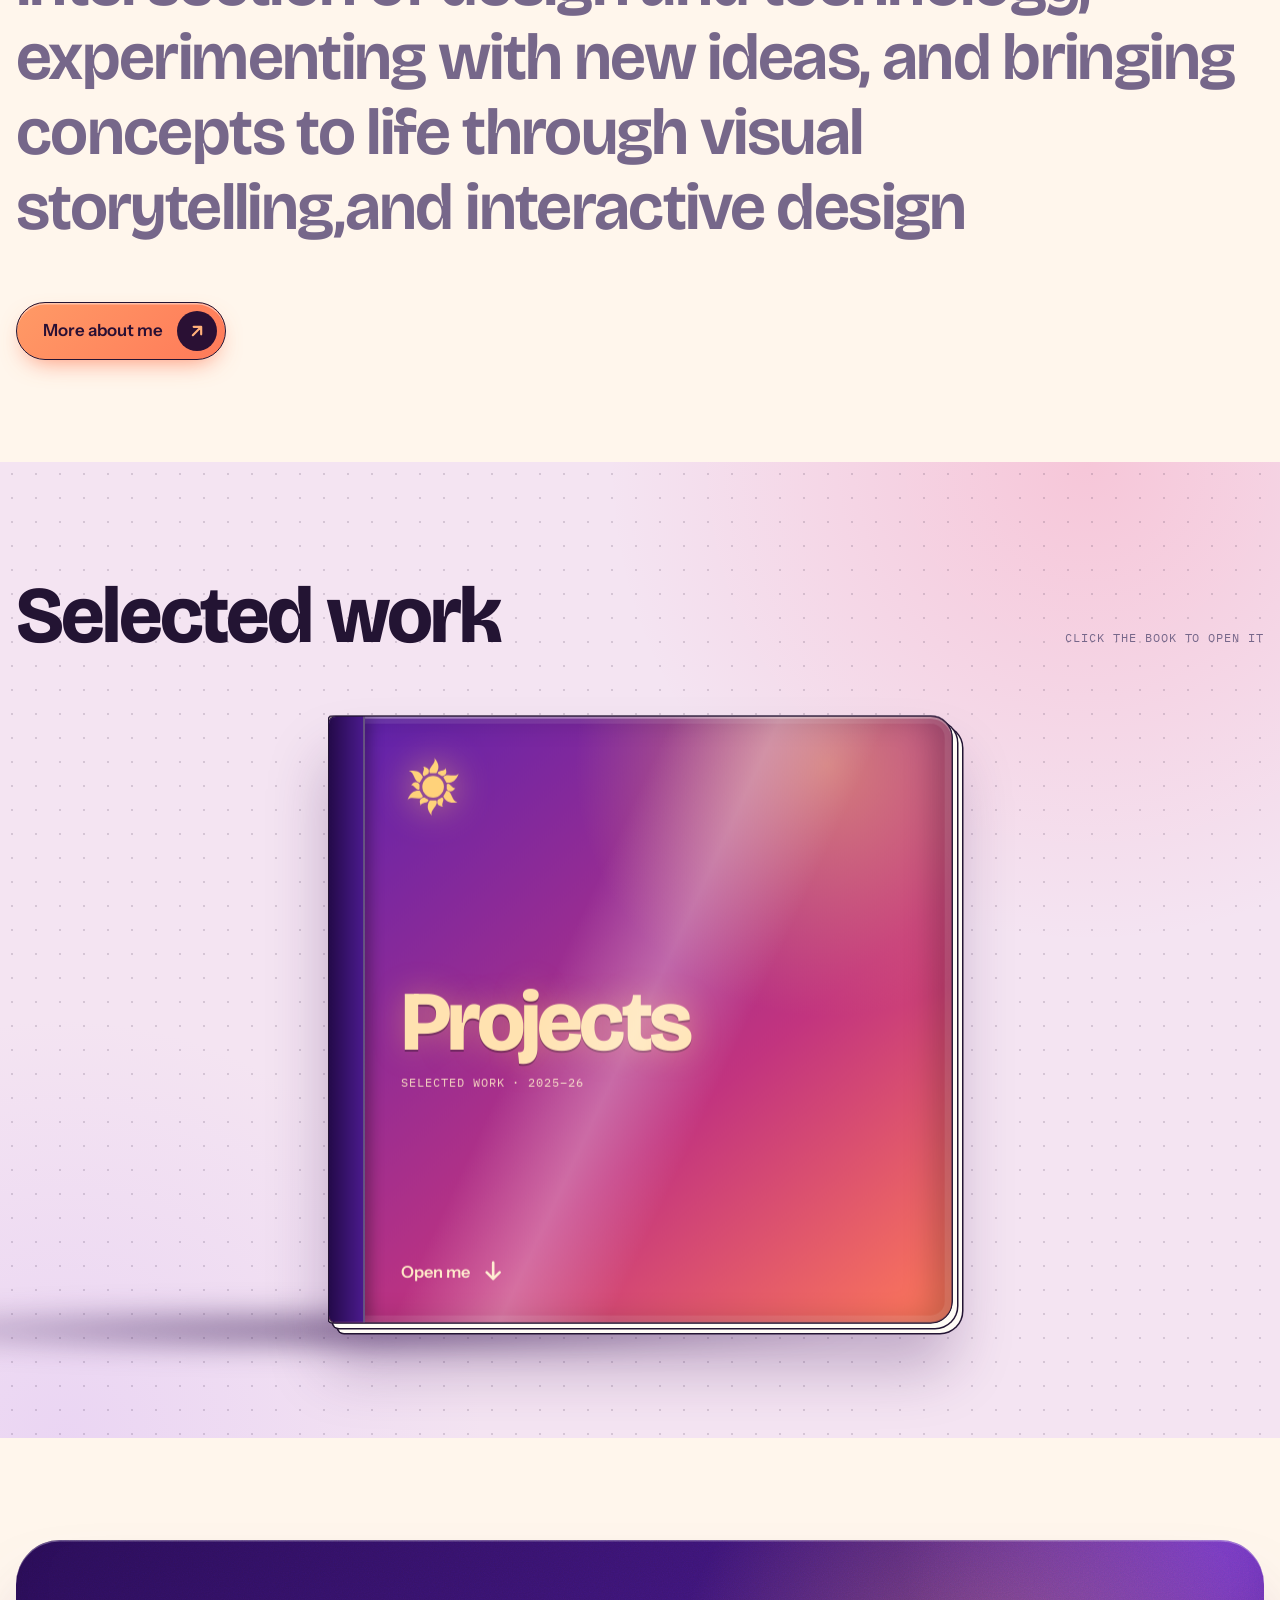
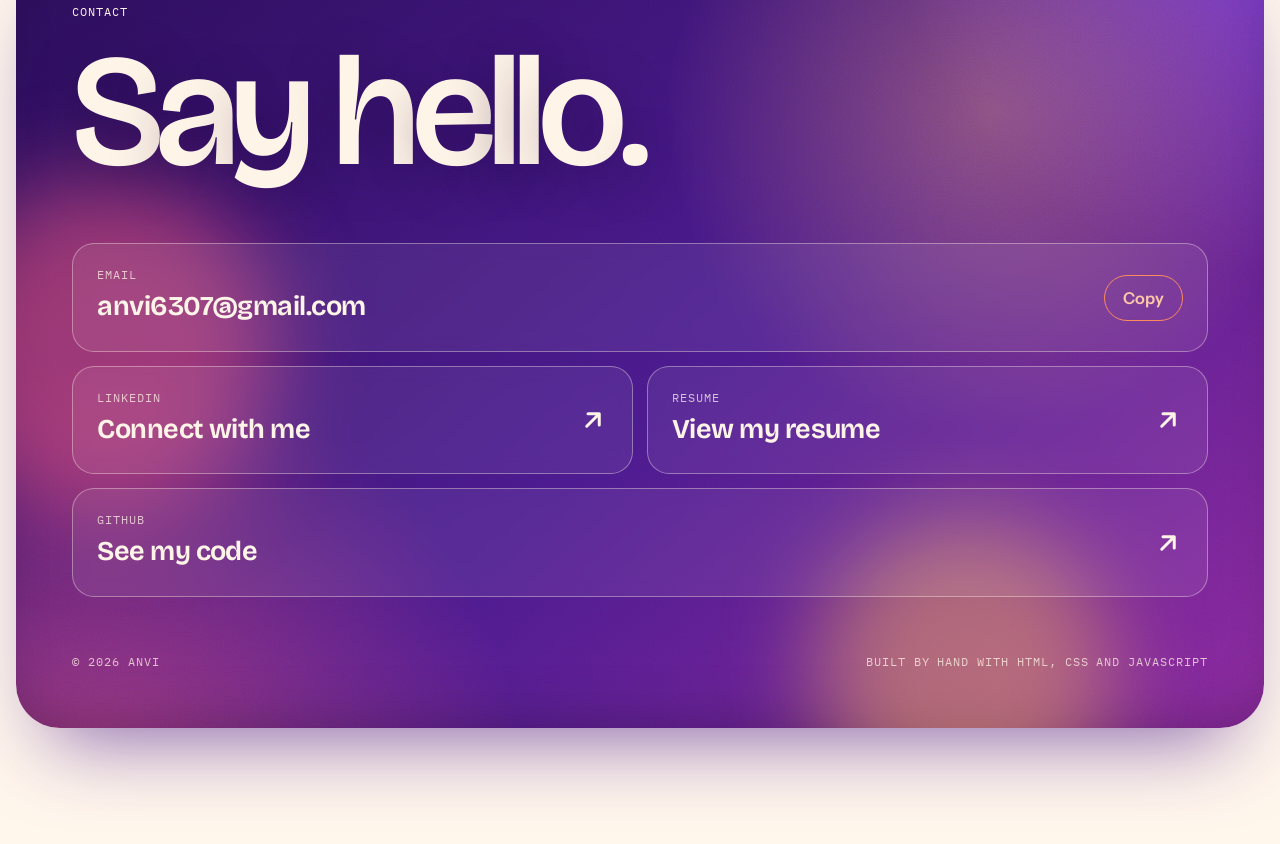
==== commit fc9d2b6b: "." ====
--- a/index.html
+++ b/index.html
@@ -63,7 +63,7 @@
   <section class="about" id="about-peek" aria-labelledby="about-h">
     <div class="wrap">
       <span class="mono" style="color:var(--dim)" id="about-h">A little about me</span>
-      <p class="statement" id="statement" style="margin-top:18px"> I'm a Digital Media and Communication Design student at RMIT University with a passion for UI/UX design, creativity, and digital experiences. I love exploring the intersection of design and technology, experimenting with new ideas, and bringing concepts to life through visual storytelling, illustration, and interactive design</p>
+      <p class="statement" id="statement" style="margin-top:18px"> I'm a Digital Media and Communication Design student at RMIT University with a passion for *UI/UX design*, creativity, and digital experiences. I love exploring the intersection of design and technology, experimenting with new ideas, and bringing concepts to life through *visual storytelling*,and *interactive design*</p>
       <div class="about-foot">
         <a class="btn" href="#about-me">More about me
           <span class="dot"><svg viewBox="0 0 24 24" fill="none" stroke="currentColor" stroke-width="2.6" stroke-linecap="round" stroke-linejoin="round" aria-hidden="true"><path d="M7 17 17 7M8 7h9v9"/></svg></span>
